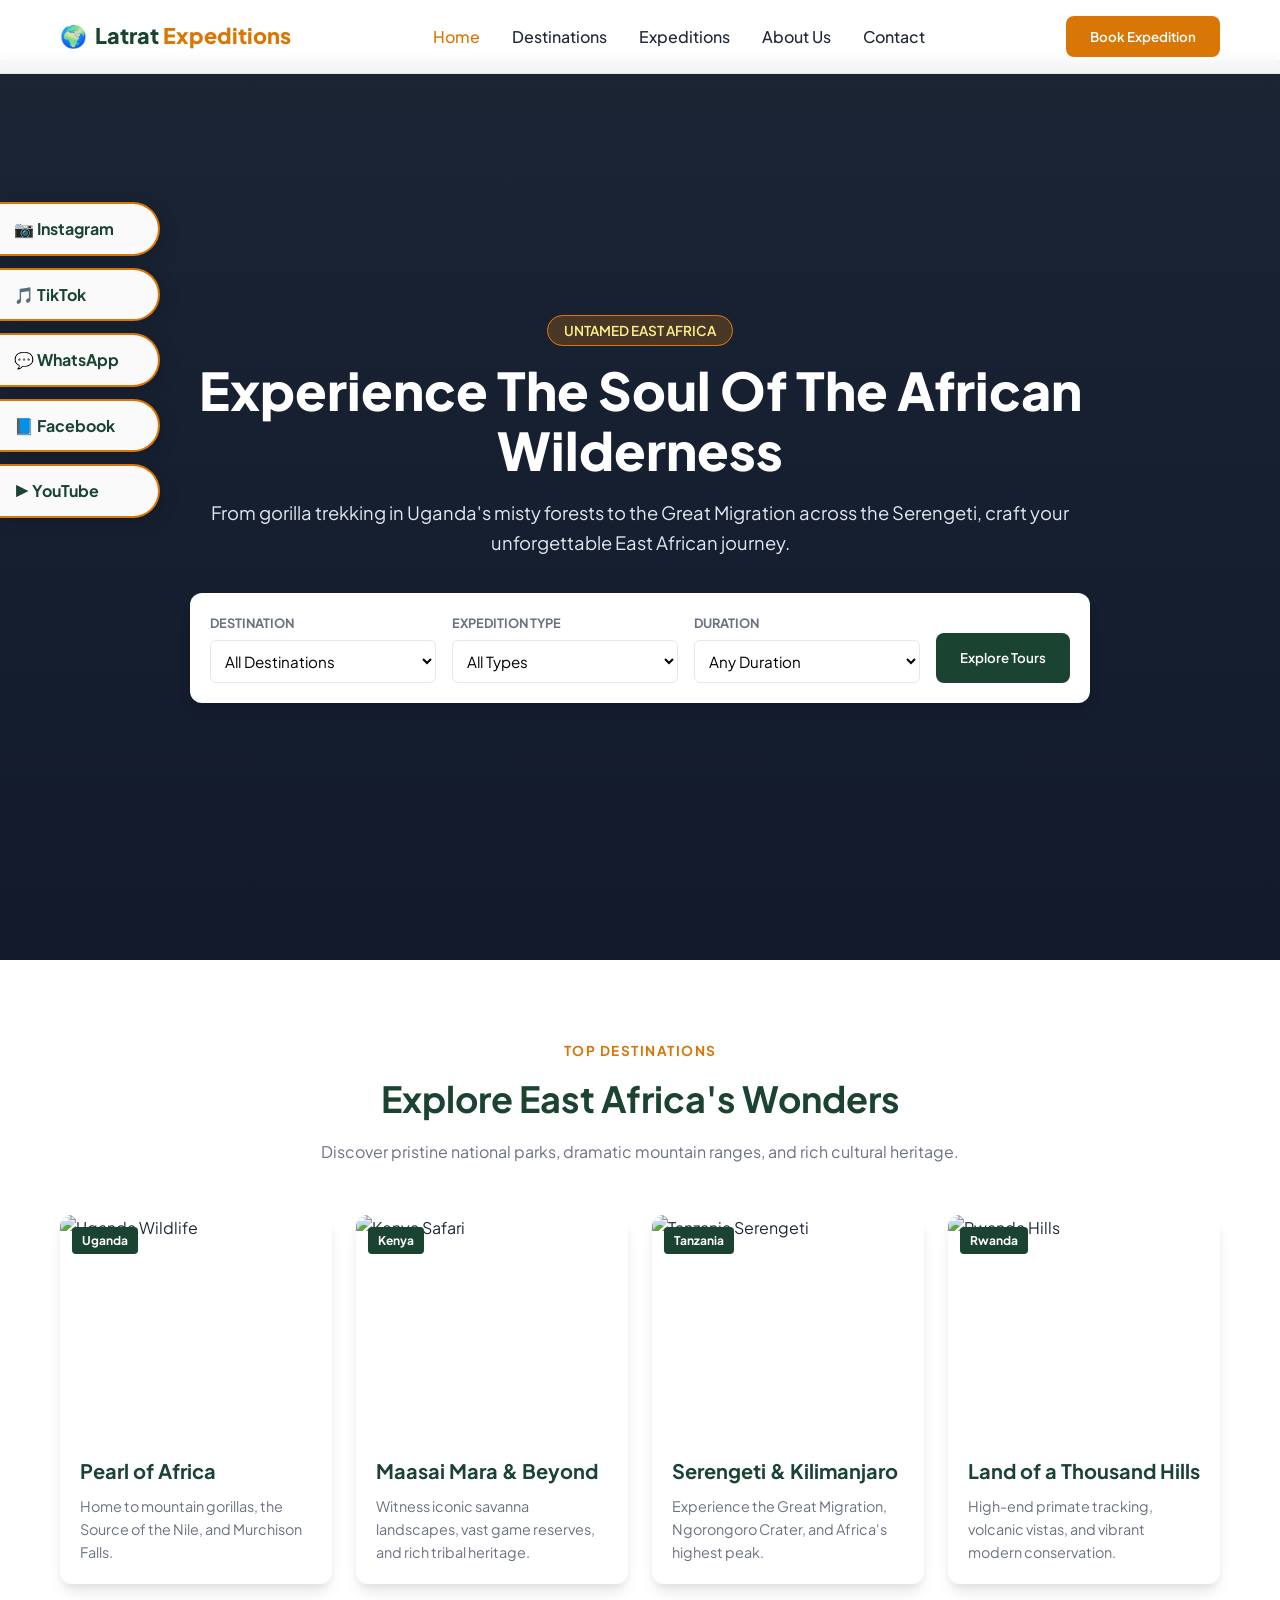
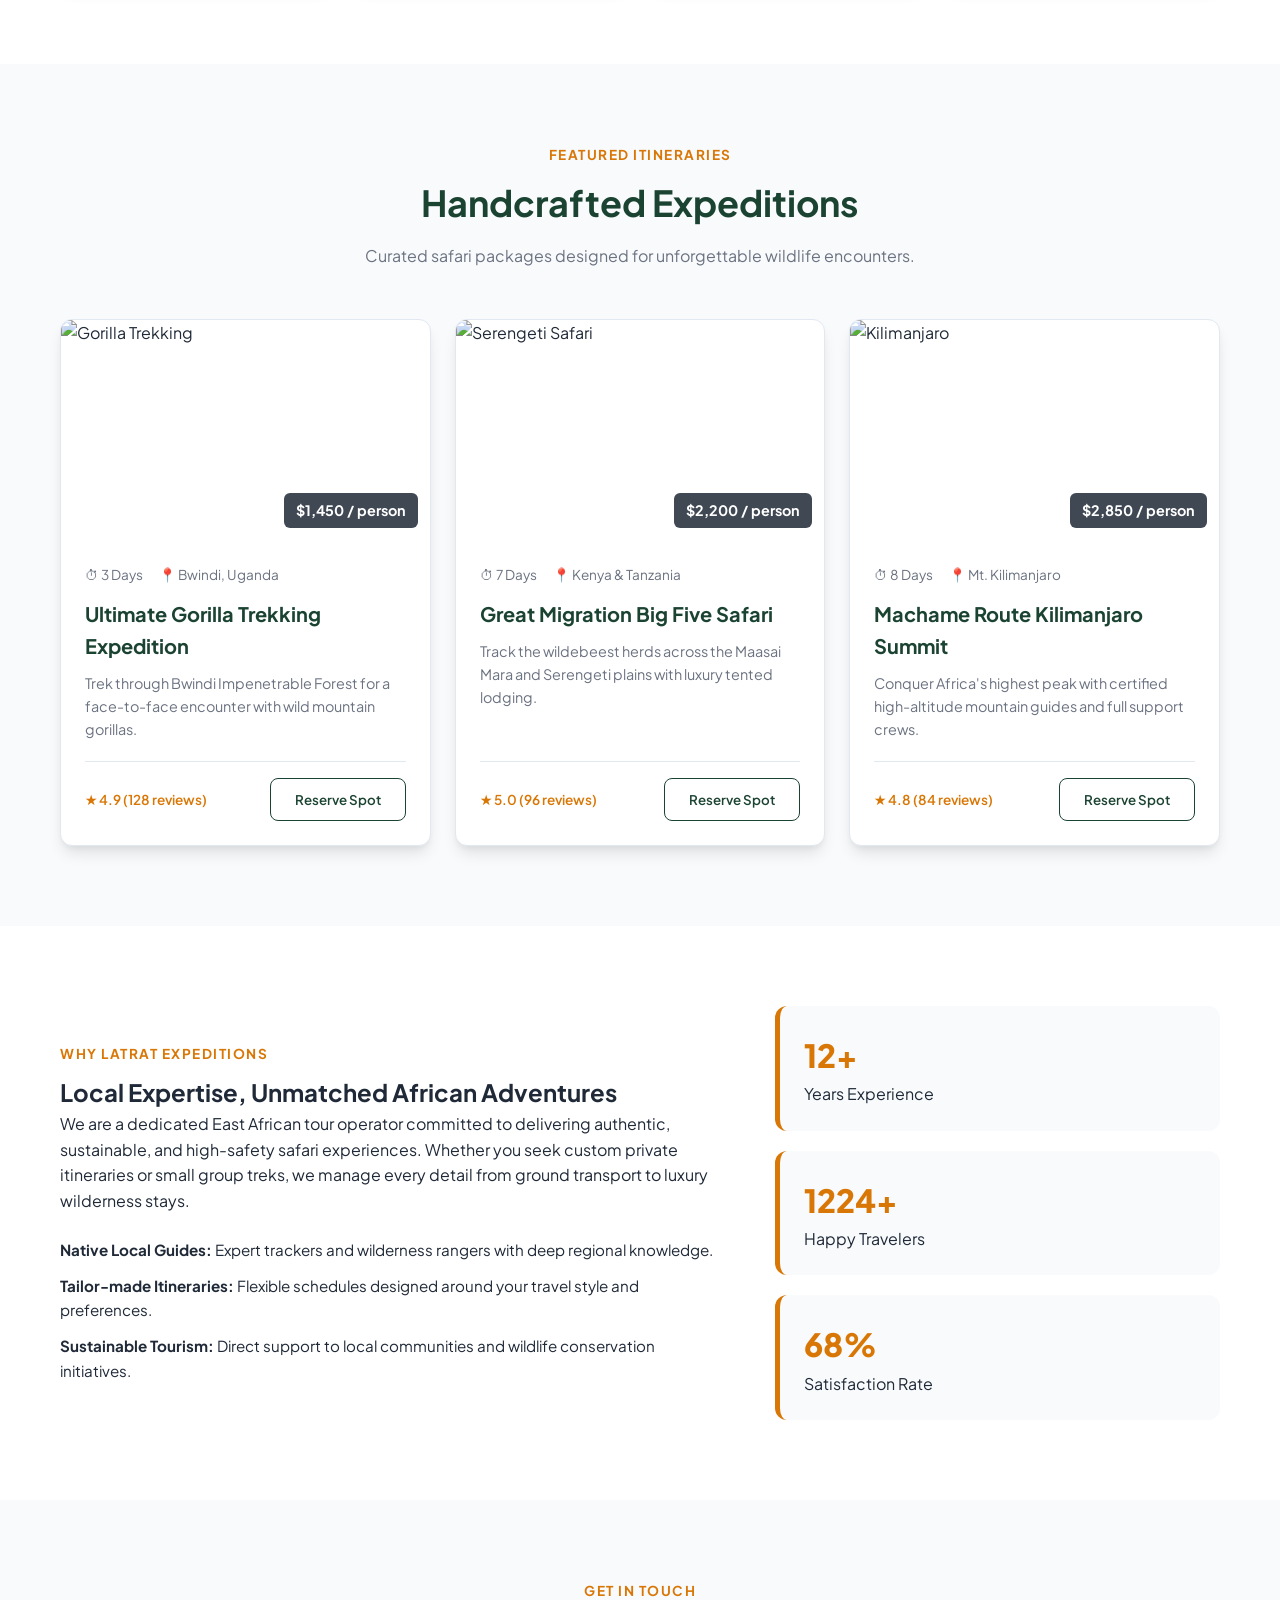
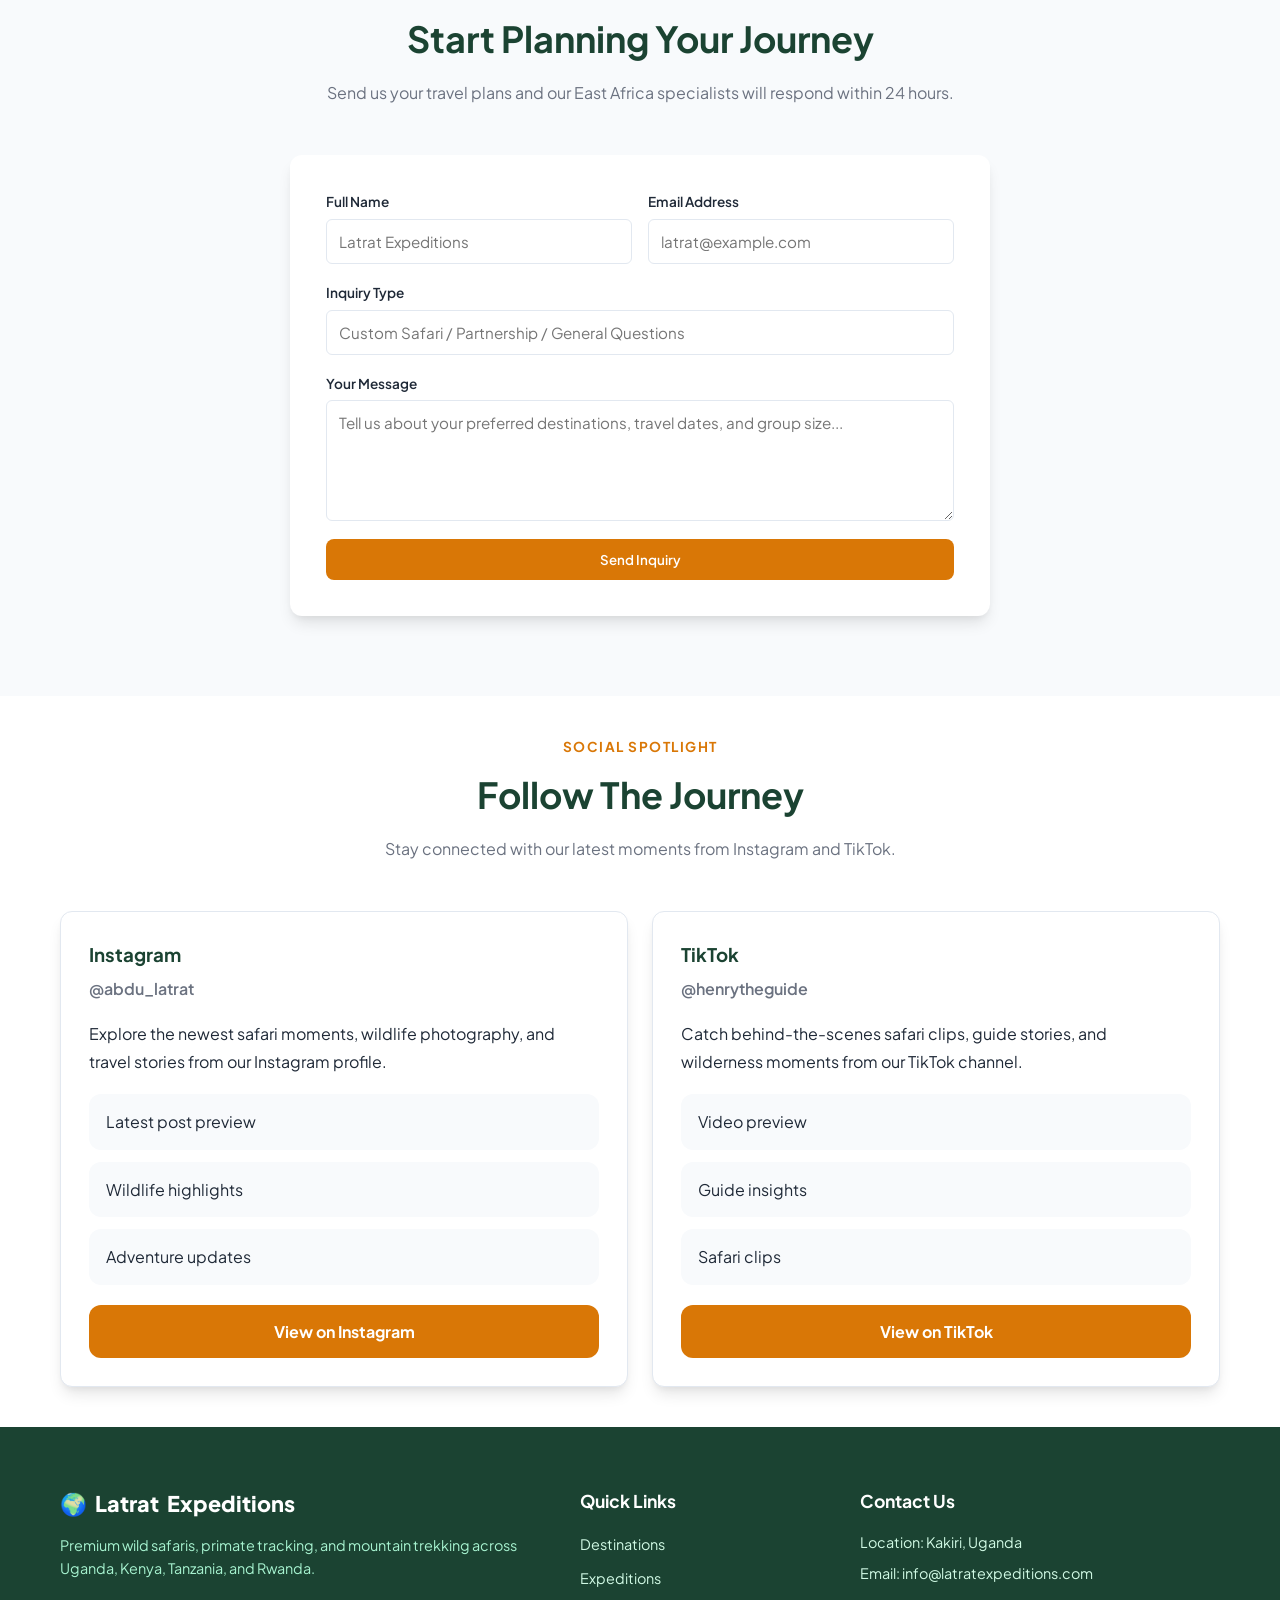
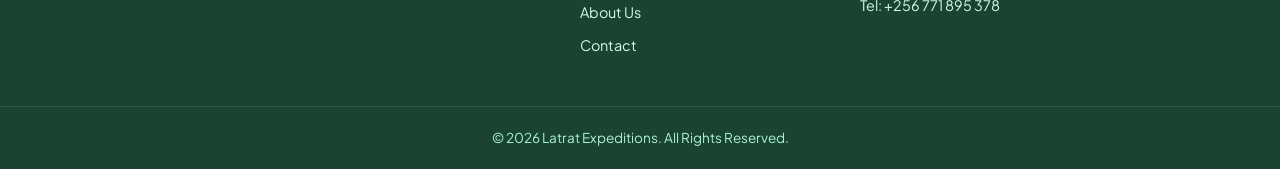
==== index.html @ 7bb2cb93 "Initial commit: Latrat Expeditions website" ====
<!DOCTYPE html>
<html lang="en">
<head>
  <meta charset="UTF-8">
  <meta name="viewport" content="width=device-width, initial-scale=1.0">
  <title>Latrat Expeditions | East Africa Safaris & Wilderness Tours</title>
  <link rel="stylesheet" href="styles.css">
  <link rel="preconnect" href="https://fonts.googleapis.com">
  <link rel="preconnect" href="https://fonts.gstatic.com" crossorigin>
  <link href="https://fonts.googleapis.com/css2?family=Plus+Jakarta+Sans:wght@400;500;600;700;800&display=swap" rel="stylesheet">
</head>
<body>

  <!-- Navigation -->
  <header class="navbar">
    <div class="nav-container">
      <a href="#" class="brand-logo">
        <span class="logo-icon">🌍</span>
        <span class="logo-text">Latrat <span>Expeditions</span></span>
      </a>
      <nav class="nav-links" id="navLinks">
        <a href="#home" class="active">Home</a>
        <a href="#destinations">Destinations</a>
        <a href="#tours">Expeditions</a>
        <a href="#about">About Us</a>
        <a href="#contact">Contact</a>
      </nav>
      <div class="nav-actions">
        <button class="btn btn-primary" onclick="openBookingModal('General Inquiry')">Book Expedition</button>
        <button class="hamburger" id="hamburger" aria-label="Toggle Navigation">
          <span></span>
          <span></span>
          <span></span>
        </button>
      </div>
    </div>
  </header>

  <div class="side-links">
    <a href="https://www.instagram.com/abdu_latrat" target="_blank" rel="noreferrer">📷 Instagram</a>
    <a href="https://www.tiktok.com/@henrytheguide" target="_blank" rel="noreferrer">🎵 TikTok</a>
    <a href="https://wa.me/256771895378" target="_blank" rel="noreferrer">💬 WhatsApp</a>
    <a href="https://www.facebook.com/abdu_latrat" target="_blank" rel="noreferrer">📘 Facebook</a>
    <a href="https://www.youtube.com/@abdu_latrat" target="_blank" rel="noreferrer">▶️ YouTube</a>
  </div>

  <!-- Hero Section -->
  <section class="hero" id="home">
    <div class="hero-video">
      <video autoplay muted loop playsinline>
        <source src="wildlife.mp4" type="video/mp4">
      </video>
    </div>
    <div class="hero-overlay"></div>
    <div class="hero-content">
      <span class="hero-badge">Untamed East Africa</span>
      <h1>Experience The Soul Of The African Wilderness</h1>
      <p>From gorilla trekking in Uganda's misty forests to the Great Migration across the Serengeti, craft your unforgettable East African journey.</p>
      
      <!-- Filter / Quick Search Bar -->
      <div class="search-box">
        <div class="search-field">
          <label for="dest-select">Destination</label>
          <select id="dest-select">
            <option value="all">All Destinations</option>
            <option value="uganda">Uganda</option>
            <option value="kenya">Kenya</option>
            <option value="tanzania">Tanzania</option>
            <option value="rwanda">Rwanda</option>
          </select>
        </div>
        <div class="search-field">
          <label for="type-select">Expedition Type</label>
          <select id="type-select">
            <option value="all">All Types</option>
            <option value="gorilla">Gorilla Trekking</option>
            <option value="safari">Wildlife Safari</option>
            <option value="mountain">Mountain Climbing</option>
            <option value="cultural">Cultural Tours</option>
          </select>
        </div>
        <div class="search-field">
          <label for="duration-select">Duration</label>
          <select id="duration-select">
            <option value="all">Any Duration</option>
            <option value="short">1 - 4 Days</option>
            <option value="medium">5 - 9 Days</option>
            <option value="long">10+ Days</option>
          </select>
        </div>
        <button class="btn btn-search" id="filterBtn">Explore Tours</button>
      </div>
    </div>
  </section>

  <!-- Destinations Grid -->
  <section class="section" id="destinations">
    <div class="container">
      <div class="section-header">
        <span class="sub-title">Top Destinations</span>
        <h2>Explore East Africa's Wonders</h2>
        <p>Discover pristine national parks, dramatic mountain ranges, and rich cultural heritage.</p>
      </div>

      <div class="grid grid-4">
        <div class="destination-card">
          <div class="card-img-wrapper">
            <img src="https://images.unsplash.com/photo-1547471080-7cc2caa01a7e?auto=format&fit=crop&w=800&q=80" alt="Uganda Wildlife">
            <div class="card-badge">Uganda</div>
          </div>
          <div class="card-body">
            <h3>Pearl of Africa</h3>
            <p>Home to mountain gorillas, the Source of the Nile, and Murchison Falls.</p>
          </div>
        </div>

        <div class="destination-card">
          <div class="card-img-wrapper">
            <img src="https://images.unsplash.com/photo-1516426122078-c23e76319801?auto=format&fit=crop&w=800&q=80" alt="Kenya Safari">
            <div class="card-badge">Kenya</div>
          </div>
          <div class="card-body">
            <h3>Maasai Mara & Beyond</h3>
            <p>Witness iconic savanna landscapes, vast game reserves, and rich tribal heritage.</p>
          </div>
        </div>

        <div class="destination-card">
          <div class="card-img-wrapper">
            <img src="https://images.unsplash.com/photo-1534567153574-2b12153a87f0?auto=format&fit=crop&w=800&q=80" alt="Tanzania Serengeti">
            <div class="card-badge">Tanzania</div>
          </div>
          <div class="card-body">
            <h3>Serengeti & Kilimanjaro</h3>
            <p>Experience the Great Migration, Ngorongoro Crater, and Africa's highest peak.</p>
          </div>
        </div>

        <div class="destination-card">
          <div class="card-img-wrapper">
            <img src="https://images.unsplash.com/photo-1575550959106-5a7defe28b56?auto=format&fit=crop&w=800&q=80" alt="Rwanda Hills">
            <div class="card-badge">Rwanda</div>
          </div>
          <div class="card-body">
            <h3>Land of a Thousand Hills</h3>
            <p>High-end primate tracking, volcanic vistas, and vibrant modern conservation.</p>
          </div>
        </div>
      </div>
    </div>
  </section>

  <!-- Featured Tour Packages -->
  <section class="section bg-light" id="tours">
    <div class="container">
      <div class="section-header">
        <span class="sub-title">Featured Itineraries</span>
        <h2>Handcrafted Expeditions</h2>
        <p>Curated safari packages designed for unforgettable wildlife encounters.</p>
      </div>

      <div class="grid grid-3" id="toursGrid">
        
        <!-- Tour Item 1 -->
        <div class="tour-card" data-country="uganda" data-type="gorilla" data-duration="short">
          <div class="card-img-wrapper">
            <img src="https://images.unsplash.com/photo-1547471080-7cc2caa01a7e?auto=format&fit=crop&w=800&q=80" alt="Gorilla Trekking">
            <span class="price-tag">$1,450 / person</span>
          </div>
          <div class="tour-content">
            <div class="tour-meta">
              <span>⏱ 3 Days</span>
              <span>📍 Bwindi, Uganda</span>
            </div>
            <h3>Ultimate Gorilla Trekking Expedition</h3>
            <p>Trek through Bwindi Impenetrable Forest for a face-to-face encounter with wild mountain gorillas.</p>
            <div class="tour-footer">
              <span class="rating">★ 4.9 (128 reviews)</span>
              <button class="btn btn-outline" onclick="openBookingModal('3-Day Gorilla Trekking Bwindi')">Reserve Spot</button>
            </div>
          </div>
        </div>

        <!-- Tour Item 2 -->
        <div class="tour-card" data-country="kenya" data-type="safari" data-duration="medium">
          <div class="card-img-wrapper">
            <img src="https://images.unsplash.com/photo-1516426122078-c23e76319801?auto=format&fit=crop&w=800&q=80" alt="Serengeti Safari">
            <span class="price-tag">$2,200 / person</span>
          </div>
          <div class="tour-content">
            <div class="tour-meta">
              <span>⏱ 7 Days</span>
              <span>📍 Kenya & Tanzania</span>
            </div>
            <h3>Great Migration Big Five Safari</h3>
            <p>Track the wildebeest herds across the Maasai Mara and Serengeti plains with luxury tented lodging.</p>
            <div class="tour-footer">
              <span class="rating">★ 5.0 (96 reviews)</span>
              <button class="btn btn-outline" onclick="openBookingModal('7-Day Great Migration Safari')">Reserve Spot</button>
            </div>
          </div>
        </div>

        <!-- Tour Item 3 -->
        <div class="tour-card" data-country="tanzania" data-type="mountain" data-duration="medium">
          <div class="card-img-wrapper">
            <img src="https://images.unsplash.com/photo-1650668302197-7f556c34cb91?auto=format&fit=crop&w=800&q=80" alt="Kilimanjaro">
            <span class="price-tag">$2,850 / person</span>
          </div>
          <div class="tour-content">
            <div class="tour-meta">
              <span>⏱ 8 Days</span>
              <span>📍 Mt. Kilimanjaro</span>
            </div>
            <h3>Machame Route Kilimanjaro Summit</h3>
            <p>Conquer Africa's highest peak with certified high-altitude mountain guides and full support crews.</p>
            <div class="tour-footer">
              <span class="rating">★ 4.8 (84 reviews)</span>
              <button class="btn btn-outline" onclick="openBookingModal('8-Day Kilimanjaro Machame Route')">Reserve Spot</button>
            </div>
          </div>
        </div>

      </div>
    </div>
  </section>

  <!-- About / Why Choose Us -->
  <section class="section" id="about">
    <div class="container">
      <div class="about-wrapper">
        <div class="about-text">
          <span class="sub-title">Why Latrat Expeditions</span>
          <h2>Local Expertise, Unmatched African Adventures</h2>
          <p>We are a dedicated East African tour operator committed to delivering authentic, sustainable, and high-safety safari experiences. Whether you seek custom private itineraries or small group treks, we manage every detail from ground transport to luxury wilderness stays.</p>
          
          <ul class="features-list">
            <li><strong>Native Local Guides:</strong> Expert trackers and wilderness rangers with deep regional knowledge.</li>
            <li><strong>Tailor-made Itineraries:</strong> Flexible schedules designed around your travel style and preferences.</li>
            <li><strong>Sustainable Tourism:</strong> Direct support to local communities and wildlife conservation initiatives.</li>
          </ul>
        </div>
        <div class="about-stats">
          <div class="stat-card">
            <span class="stat-num" data-target="12">0</span><span>+</span>
            <p>Years Experience</p>
          </div>
          <div class="stat-card">
            <span class="stat-num" data-target="3500">0</span><span>+</span>
            <p>Happy Travelers</p>
          </div>
          <div class="stat-card">
            <span class="stat-num" data-target="99">0</span><span>%</span>
            <p>Satisfaction Rate</p>
          </div>
        </div>
      </div>
    </div>
  </section>

  <!-- Contact Section -->
  <section class="section bg-light" id="contact">
    <div class="container">
      <div class="section-header">
        <span class="sub-title">Get In Touch</span>
        <h2>Start Planning Your Journey</h2>
        <p>Send us your travel plans and our East Africa specialists will respond within 24 hours.</p>
      </div>

      <div class="contact-box">
        <form id="contactForm" onsubmit="handleFormSubmit(event)">
          <div class="form-row">
            <div class="form-group">
              <label for="contact-name">Full Name</label>
              <input type="text" id="contact-name" placeholder="Latrat Expeditions" required>
            </div>
            <div class="form-group">
              <label for="contact-email">Email Address</label>
              <input type="email" id="contact-email" placeholder="latrat@example.com" required>
            </div>
          </div>
          <div class="form-group">
            <label for="contact-subject">Inquiry Type</label>
            <input type="text" id="contact-subject" placeholder="Custom Safari / Partnership / General Questions">
          </div>
          <div class="form-group">
            <label for="contact-message">Your Message</label>
            <textarea id="contact-message" rows="5" placeholder="Tell us about your preferred destinations, travel dates, and group size..." required></textarea>
          </div>
          <button type="submit" class="btn btn-primary btn-block">Send Inquiry</button>
        </form>
      </div>
    </div>
  </section>

  <!-- Booking Modal -->
  <div class="modal-overlay" id="bookingModal">
    <div class="modal-box">
      <button class="modal-close" onclick="closeBookingModal()">&times;</button>
      <h3>Book Your Expedition</h3>
      <p id="modalPackageName">Package: General Expedition</p>
      
      <form id="modalForm" onsubmit="handleModalSubmit(event)">
        <div class="form-group">
          <label for="modal-name">Full Name</label>
          <input type="text" id="modal-name" required>
        </div>
        <div class="form-group">
          <label for="modal-email">Email Address</label>
          <input type="email" id="modal-email" required>
        </div>
        <div class="form-row">
          <div class="form-group">
            <label for="modal-date">Target Date</label>
            <input type="date" id="modal-date" required>
          </div>
          <div class="form-group">
            <label for="modal-travelers">Travelers</label>
            <input type="number" id="modal-travelers" min="1" max="20" value="2" required>
          </div>
        </div>
        <button type="submit" class="btn btn-primary btn-block">Confirm Reservation Request</button>
      </form>
    </div>
  </div>

  <!-- Social Feed Widgets -->
  <section class="section feed-section">
    <div class="container">
      <div class="section-header">
        <span class="sub-title">Social Spotlight</span>
        <h2>Follow The Journey</h2>
        <p>Stay connected with our latest moments from Instagram and TikTok.</p>
      </div>

      <div class="feed-grid">
        <div class="feed-card instagram">
          <div class="feed-header">
            <h3>Instagram</h3>
            <p>@abdu_latrat</p>
          </div>
          <p class="feed-description">Explore the newest safari moments, wildlife photography, and travel stories from our Instagram profile.</p>
          <div class="feed-items">
            <a href="https://www.instagram.com/abdu_latrat" target="_blank" rel="noreferrer" class="feed-item">
              <span>Latest post preview</span>
            </a>
            <a href="https://www.instagram.com/abdu_latrat" target="_blank" rel="noreferrer" class="feed-item">
              <span>Wildlife highlights</span>
            </a>
            <a href="https://www.instagram.com/abdu_latrat" target="_blank" rel="noreferrer" class="feed-item">
              <span>Adventure updates</span>
            </a>
          </div>
          <a class="feed-button" href="https://www.instagram.com/abdu_latrat" target="_blank" rel="noreferrer">View on Instagram</a>
        </div>

        <div class="feed-card tiktok">
          <div class="feed-header">
            <h3>TikTok</h3>
            <p>@henrytheguide</p>
          </div>
          <p class="feed-description">Catch behind-the-scenes safari clips, guide stories, and wilderness moments from our TikTok channel.</p>
          <div class="feed-items">
            <a href="https://www.tiktok.com/@henrytheguide" target="_blank" rel="noreferrer" class="feed-item">
              <span>Video preview</span>
            </a>
            <a href="https://www.tiktok.com/@henrytheguide" target="_blank" rel="noreferrer" class="feed-item">
              <span>Guide insights</span>
            </a>
            <a href="https://www.tiktok.com/@henrytheguide" target="_blank" rel="noreferrer" class="feed-item">
              <span>Safari clips</span>
            </a>
          </div>
          <a class="feed-button" href="https://www.tiktok.com/@henrytheguide" target="_blank" rel="noreferrer">View on TikTok</a>
        </div>
      </div>
    </div>
  </section>

  <!-- Footer -->
  <footer class="footer">
    <div class="container footer-content">
      <div class="footer-brand">
        <a href="#" class="brand-logo text-white">
          <span>🌍</span> Latrat <span>Expeditions</span>
        </a>
        <p>Premium wild safaris, primate tracking, and mountain trekking across Uganda, Kenya, Tanzania, and Rwanda.</p>
      </div>
      <div class="footer-links">
        <h4>Quick Links</h4>
        <ul>
          <li><a href="#destinations">Destinations</a></li>
          <li><a href="#tours">Expeditions</a></li>
          <li><a href="#about">About Us</a></li>
          <li><a href="#contact">Contact</a></li>
        </ul>
      </div>
      <div class="footer-contact">
        <h4>Contact Us</h4>
        <p>Location: Kakiri, Uganda</p>
        <p>Email: info@latratexpeditions.com</p>
        <p>Tel: +256 771 895 378</p>
      </div>
    </div>
    <div class="footer-bottom">
      <p>&copy; 2026 Latrat Expeditions. All Rights Reserved.</p>
    </div>
  </footer>

   <script src="script.js"></script>
</body>
</html>
---- styles.css ----
:root {
  --primary: #1b4332;
  --primary-hover: #2d6a4f;
  --accent: #d97706;
  --accent-hover: #b45309;
  --dark: #1f2937;
  --muted: #6b7280;
  --light-bg: #f8fafc;
  --white: #ffffff;
  --border: #e2e8f0;
  --shadow: 0 10px 15px -3px rgba(0, 0, 0, 0.1), 0 4px 6px -2px rgba(0, 0, 0, 0.05);
  --radius: 12px;
  --transition: all 0.3s cubic-bezier(0.4, 0, 0.2, 1);
}

* {
  margin: 0;
  padding: 0;
  box-sizing: border-box;
  font-family: 'Plus Jakarta Sans', sans-serif;
}

body {
  background-color: var(--white);
  color: var(--dark);
  line-height: 1.6;
}

a {
  text-decoration: none;
  color: inherit;
}

ul {
  list-style: none;
}

/* Layout Container */
.container {
  max-width: 1200px;
  margin: 0 auto;
  padding: 0 20px;
}

.section {
  padding: 80px 0;
}

.bg-light {
  background-color: var(--light-bg);
}

.section-header {
  text-align: center;
  max-width: 650px;
  margin: 0 auto 50px auto;
}

.sub-title {
  color: var(--accent);
  font-weight: 700;
  text-transform: uppercase;
  letter-spacing: 1.5px;
  font-size: 0.85rem;
  display: block;
  margin-bottom: 8px;
}

.section-header h2 {
  font-size: 2.25rem;
  color: var(--primary);
  margin-bottom: 12px;
}

.section-header p {
  color: var(--muted);
}

/* Buttons */
.btn {
  display: inline-block;
  padding: 12px 24px;
  border-radius: 8px;
  font-weight: 600;
  cursor: pointer;
  border: none;
  transition: var(--transition);
}

.btn-primary {
  background-color: var(--accent);
  color: var(--white);
}

.btn-primary:hover {
  background-color: var(--accent-hover);
}

.btn-outline {
  background: transparent;
  border: 1.5px solid var(--primary);
  color: var(--primary);
}

.btn-outline:hover {
  background-color: var(--primary);
  color: var(--white);
}

.btn-search {
  background-color: var(--primary);
  color: var(--white);
  height: 50px;
  align-self: flex-end;
}

.btn-search:hover {
  background-color: var(--primary-hover);
}

.btn-block {
  width: 100%;
}

/* Navbar */
.navbar {
  position: fixed;
  top: 0;
  left: 0;
  width: 100%;
  background: rgba(255, 255, 255, 0.95);
  backdrop-filter: blur(8px);
  border-bottom: 1px solid var(--border);
  z-index: 1000;
}

.nav-container {
  max-width: 1200px;
  margin: 0 auto;
  padding: 16px 20px;
  display: flex;
  justify-content: space-between;
  align-items: center;
}

.brand-logo {
  display: flex;
  align-items: center;
  gap: 8px;
  font-size: 1.35rem;
  font-weight: 800;
  color: var(--primary);
}

.brand-logo span span {
  color: var(--accent);
}

.text-white {
  color: var(--white) !important;
}

.nav-links {
  display: flex;
  gap: 32px;
}

.nav-links a {
  font-weight: 500;
  color: var(--dark);
  transition: var(--transition);
}

.nav-links a:hover,
.nav-links a.active {
  color: var(--accent);
}

.nav-actions {
  display: flex;
  align-items: center;
  gap: 16px;
}

.hamburger {
  display: none;
  background: none;
  border: none;
  flex-direction: column;
  gap: 5px;
  cursor: pointer;
}

.hamburger span {
  width: 25px;
  height: 3px;
  background-color: var(--dark);
  border-radius: 2px;
}

/* Hero Section */
.hero {
  position: relative;
  height: 100vh;
  min-height: 650px;
  background: var(--dark);
  display: flex;
  align-items: center;
  justify-content: center;
  padding: 0 20px;
  color: var(--white);
  margin-top: 60px;
  overflow: hidden;
}

.hero-video {
  position: absolute;
  inset: 0;
  overflow: hidden;
  z-index: 1;
}

.hero-video iframe {
  width: 100%;
  height: 100%;
  pointer-events: none;
  opacity: 0.55;
  object-fit: cover;
}

.hero-overlay {
  position: absolute;
  inset: 0;
  background: linear-gradient(180deg, rgba(15, 23, 42, 0.25) 0%, rgba(15, 23, 42, 0.85) 100%);
  z-index: 2;
}

.hero-content {
  position: relative;
  z-index: 10;
  max-width: 900px;
  text-align: center;
}

.hero-badge {
  background: rgba(217, 119, 6, 0.25);
  border: 1px solid var(--accent);
  color: #fef08a;
  padding: 6px 16px;
  border-radius: 20px;
  font-size: 0.85rem;
  font-weight: 600;
  text-transform: uppercase;
}

.hero h1 {
  font-size: 3.25rem;
  font-weight: 800;
  margin: 18px 0;
  line-height: 1.15;
}

.hero p {
  font-size: 1.15rem;
  margin-bottom: 36px;
  color: #e2e8f0;
}

/* Search Box */
.search-box {
  background: var(--white);
  border-radius: var(--radius);
  padding: 20px;
  display: grid;
  grid-template-columns: repeat(3, 1fr) auto;
  gap: 16px;
  box-shadow: var(--shadow);
  color: var(--dark);
  text-align: left;
}

.search-field {
  display: flex;
  flex-direction: column;
  gap: 6px;
}

.search-field label {
  font-size: 0.8rem;
  font-weight: 700;
  text-transform: uppercase;
  color: var(--muted);
}

.search-field select {
  padding: 10px;
  border: 1px solid var(--border);
  border-radius: 6px;
  font-size: 0.95rem;
  outline: none;
  background: var(--white);
}

/* Grids */
.grid {
  display: grid;
  gap: 24px;
}

.grid-4 {
  grid-template-columns: repeat(auto-fit, minmax(250px, 1fr));
}

.grid-3 {
  grid-template-columns: repeat(auto-fit, minmax(320px, 1fr));
}

/* Destination Cards */
.destination-card {
  background: var(--white);
  border-radius: var(--radius);
  overflow: hidden;
  box-shadow: var(--shadow);
  transition: var(--transition);
}

.destination-card:hover {
  transform: translateY(-6px);
}

.card-img-wrapper {
  position: relative;
  height: 220px;
  overflow: hidden;
}

.card-img-wrapper img {
  width: 100%;
  height: 100%;
  object-fit: cover;
  transition: var(--transition);
}

.destination-card:hover .card-img-wrapper img {
  transform: scale(1.05);
}

.card-badge {
  position: absolute;
  top: 12px;
  left: 12px;
  background: var(--primary);
  color: var(--white);
  font-size: 0.75rem;
  font-weight: 700;
  padding: 4px 10px;
  border-radius: 4px;
}

.card-body {
  padding: 20px;
}

.card-body h3 {
  font-size: 1.25rem;
  color: var(--primary);
  margin-bottom: 8px;
}

.card-body p {
  color: var(--muted);
  font-size: 0.9rem;
}

/* Tour Cards */
.tour-card {
  background: var(--white);
  border-radius: var(--radius);
  overflow: hidden;
  box-shadow: var(--shadow);
  border: 1px solid var(--border);
  display: flex;
  flex-direction: column;
}

.price-tag {
  position: absolute;
  bottom: 12px;
  right: 12px;
  background: rgba(31, 41, 55, 0.85);
  color: var(--white);
  padding: 6px 12px;
  border-radius: 6px;
  font-weight: 700;
  font-size: 0.9rem;
}

.tour-content {
  padding: 24px;
  display: flex;
  flex-direction: column;
  flex-grow: 1;
}

.tour-meta {
  display: flex;
  gap: 16px;
  font-size: 0.85rem;
  color: var(--muted);
  margin-bottom: 12px;
}

.tour-content h3 {
  font-size: 1.25rem;
  color: var(--primary);
  margin-bottom: 10px;
}

.tour-content p {
  color: var(--muted);
  font-size: 0.9rem;
  margin-bottom: 20px;
  flex-grow: 1;
}

.tour-footer {
  display: flex;
  justify-content: space-between;
  align-items: center;
  border-top: 1px solid var(--border);
  padding-top: 16px;
}

.rating {
  font-size: 0.85rem;
  font-weight: 600;
  color: var(--accent);
}

/* About Section */
.about-wrapper {
  display: grid;
  grid-template-columns: 1.2fr 0.8fr;
  gap: 48px;
  align-items: center;
}

.features-list {
  margin-top: 24px;
  display: flex;
  flex-direction: column;
  gap: 12px;
}

.features-list li {
  font-size: 0.95rem;
  color: var(--dark);
}

.about-stats {
  display: flex;
  flex-direction: column;
  gap: 20px;
}

.stat-card {
  background: var(--light-bg);
  padding: 24px;
  border-radius: var(--radius);
  border-left: 5px solid var(--accent);
}

.stat-num {
  font-size: 2.5rem;
  font-weight: 800;
  color: var(--primary);
}

.stat-card span {
  font-size: 2rem;
  font-weight: 800;
  color: var(--accent);
}

/* Contact & Forms */
.contact-box {
  max-width: 700px;
  margin: 0 auto;
  background: var(--white);
  padding: 36px;
  border-radius: var(--radius);
  box-shadow: var(--shadow);
}

.form-row {
  display: grid;
  grid-template-columns: 1fr 1fr;
  gap: 16px;
}

.form-group {
  display: flex;
  flex-direction: column;
  gap: 6px;
  margin-bottom: 18px;
}

.form-group label {
  font-size: 0.85rem;
  font-weight: 600;
}

.form-group input,
.form-group textarea {
  padding: 12px;
  border: 1px solid var(--border);
  border-radius: 6px;
  font-size: 0.95rem;
  outline: none;
}

.form-group input:focus,
.form-group textarea:focus {
  border-color: var(--primary);
}

/* Modal */
.modal-overlay {
  position: fixed;
  inset: 0;
  background: rgba(0, 0, 0, 0.6);
  display: flex;
  align-items: center;
  justify-content: center;
  z-index: 2000;
  opacity: 0;
  pointer-events: none;
  transition: var(--transition);
}

.modal-overlay.active {
  opacity: 1;
  pointer-events: all;
}

.modal-box {
  background: var(--white);
  width: 100%;
  max-width: 500px;
  padding: 32px;
  border-radius: var(--radius);
  position: relative;
}

.modal-close {
  position: absolute;
  top: 16px;
  right: 16px;
  background: none;
  border: none;
  font-size: 1.5rem;
  cursor: pointer;
}

#modalPackageName {
  color: var(--accent);
  font-weight: 600;
  margin-bottom: 20px;
}

/* Left side fixed links */
.side-links {
  position: fixed;
  left: 0;
  top: 40%;
  transform: translateY(-50%);
  display: grid;
  gap: 12px;
  z-index: 1100;
  padding: 6px 0;
}

.side-links a {
  display: inline-flex;
  align-items: center;
  justify-content: flex-start;
  min-width: 160px;
  max-width: 180px;
  gap: 10px;
  padding: 12px 14px;
  background: rgba(255, 255, 255, 0.98);
  color: var(--primary);
  font-weight: 700;
  border: 2px solid var(--accent);
  border-left: none;
  border-radius: 0 28px 28px 0;
  text-align: left;
  box-shadow: 4px 4px 18px rgba(0, 0, 0, 0.12);
  transition: var(--transition);
}

.side-links a:hover,
.side-links a:focus {
  background: var(--accent);
  color: var(--white);
  transform: translateX(4px);
}

.hero-video video {
  width: 100%;
  height: 100%;
  object-fit: cover;
}

.side-links a:hover,
.side-links a:focus {
  background: var(--accent);
  color: var(--white);
  transform: translateX(4px);
}

/* Social feed section */
.feed-section {
  padding-top: 40px;
  padding-bottom: 40px;
}

.feed-grid {
  display: grid;
  grid-template-columns: repeat(auto-fit, minmax(300px, 1fr));
  gap: 24px;
}

.feed-card {
  background: var(--white);
  border-radius: var(--radius);
  padding: 28px;
  box-shadow: var(--shadow);
  border: 1px solid var(--border);
}

.feed-card h3 {
  margin: 0;
  color: var(--primary);
}

.feed-header p {
  margin-top: 6px;
  color: var(--muted);
  font-weight: 600;
}

.feed-description {
  margin: 18px 0;
  color: var(--dark);
  line-height: 1.75;
}

.feed-items {
  display: grid;
  gap: 12px;
  margin-bottom: 20px;
}

.feed-item {
  display: block;
  padding: 14px 16px;
  border-radius: 12px;
  background: var(--light-bg);
  border: 1px solid transparent;
  color: var(--dark);
  transition: var(--transition);
}

.feed-item:hover,
.feed-item:focus {
  border-color: var(--accent);
  background: #fff7ed;
}

.feed-button {
  display: inline-flex;
  align-items: center;
  justify-content: center;
  width: 100%;
  padding: 14px;
  background: var(--accent);
  color: var(--white);
  border-radius: 12px;
  font-weight: 700;
  text-align: center;
}

.feed-button:hover {
  background: var(--accent-hover);
}

.footer {
  background: var(--primary);
  color: var(--white);
  padding: 60px 0 20px 0;
}

.footer-content {
  display: grid;
  grid-template-columns: 2fr 1fr 1.5fr;
  gap: 40px;
  margin-bottom: 40px;
}

.footer-brand p {
  color: #a7f3d0;
  margin-top: 12px;
  font-size: 0.9rem;
}

.footer-links h4,
.footer-contact h4 {
  font-size: 1.1rem;
  margin-bottom: 16px;
}

.footer-links li {
  margin-bottom: 8px;
}

.footer-links a {
  color: #d1fae5;
  font-size: 0.9rem;
}

.footer-contact p {
  color: #d1fae5;
  font-size: 0.9rem;
  margin-bottom: 8px;
}

.footer-bottom {
  text-align: center;
  border-top: 1px solid rgba(255, 255, 255, 0.1);
  padding-top: 20px;
  font-size: 0.85rem;
  color: #a7f3d0;
}

/* Responsive Media Queries */
@media (max-width: 900px) {
  .search-box {
    grid-template-columns: 1fr 1fr;
  }
  .btn-search {
    grid-column: span 2;
  }
  .about-wrapper {
    grid-template-columns: 1fr;
  }
  .footer-content {
    grid-template-columns: 1fr;
  }
}

@media (max-width: 768px) {
  .hero h1 {
    font-size: 2.25rem;
  }
  .search-box {
    grid-template-columns: 1fr;
  }
  .btn-search {
    grid-column: span 1;
  }
  .form-row {
    grid-template-columns: 1fr;
  }
  .nav-links {
    position: absolute;
    top: 100%;
    left: 0;
    width: 100%;
    background: var(--white);
    flex-direction: column;
    padding: 20px;
    box-shadow: var(--shadow);
    display: none;
  }
  .nav-links.active {
    display: flex;
  }
  .hamburger {
    display: flex;
  }
}
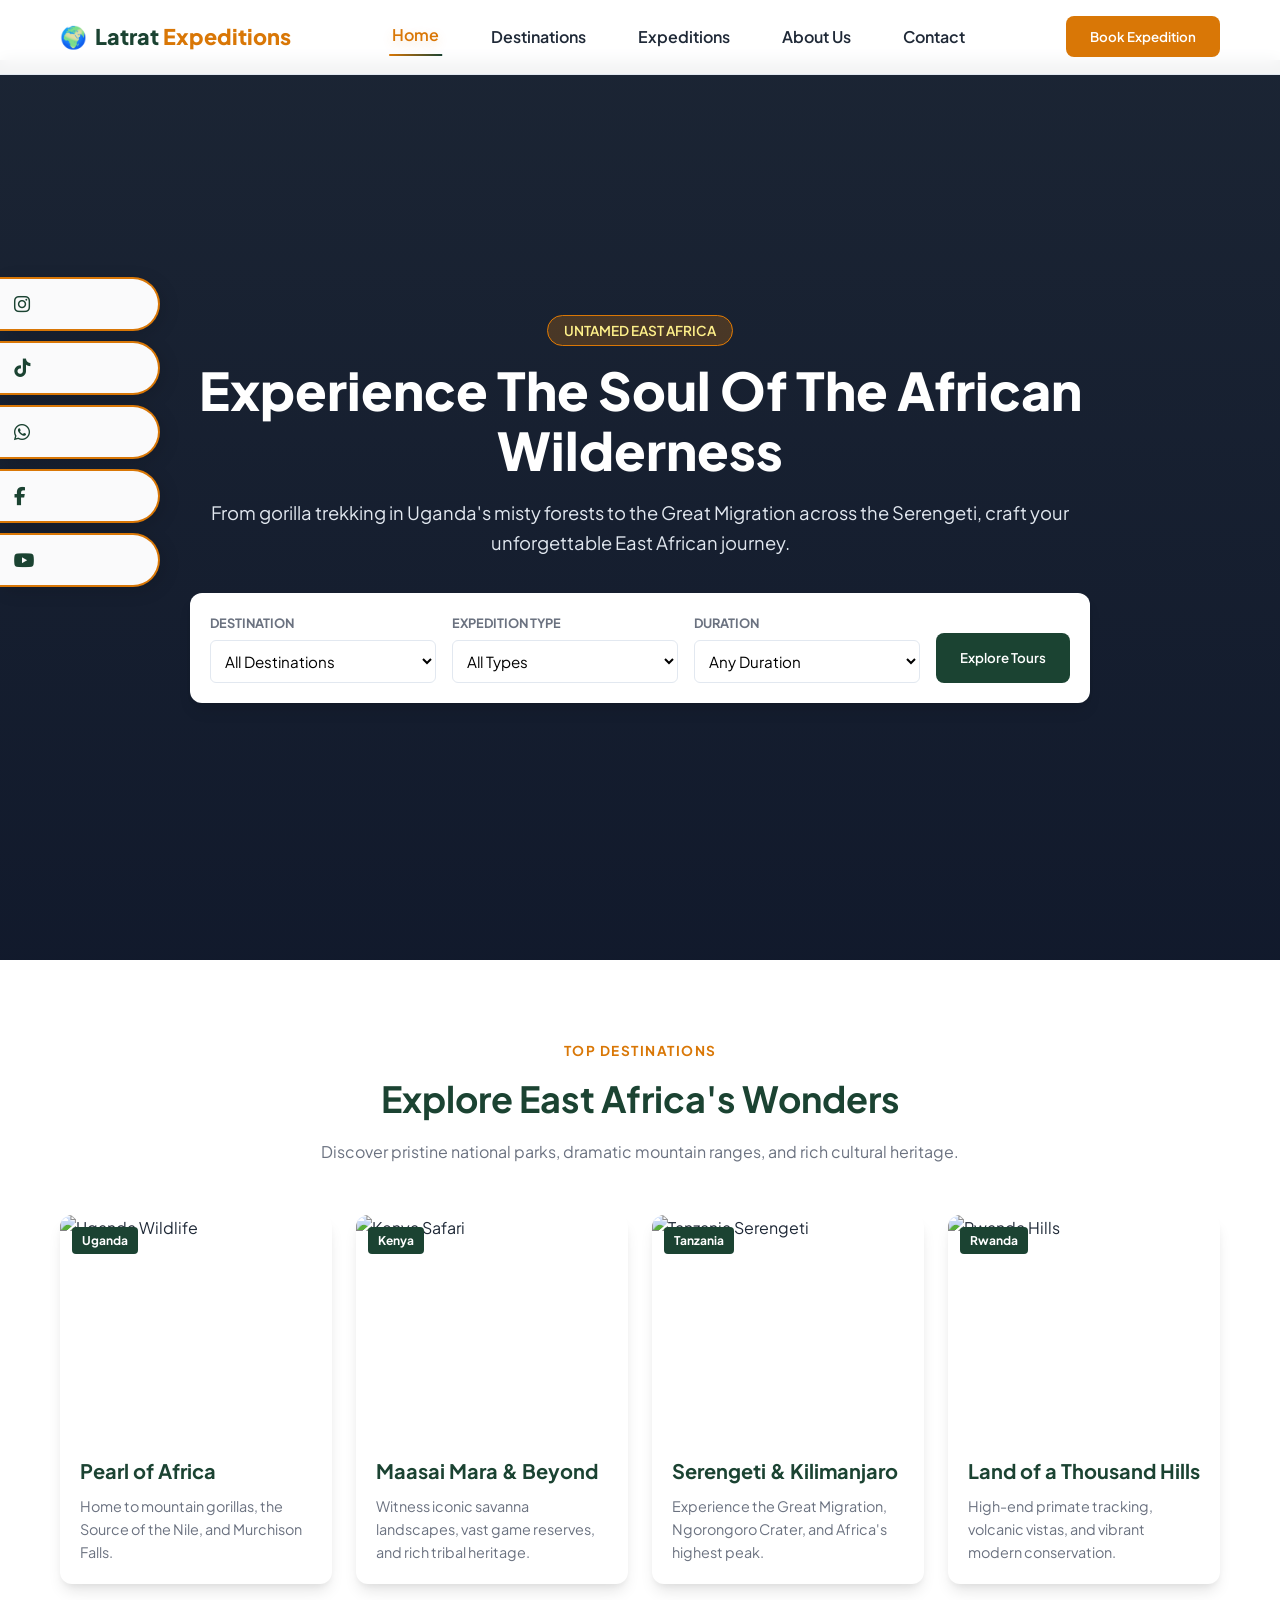
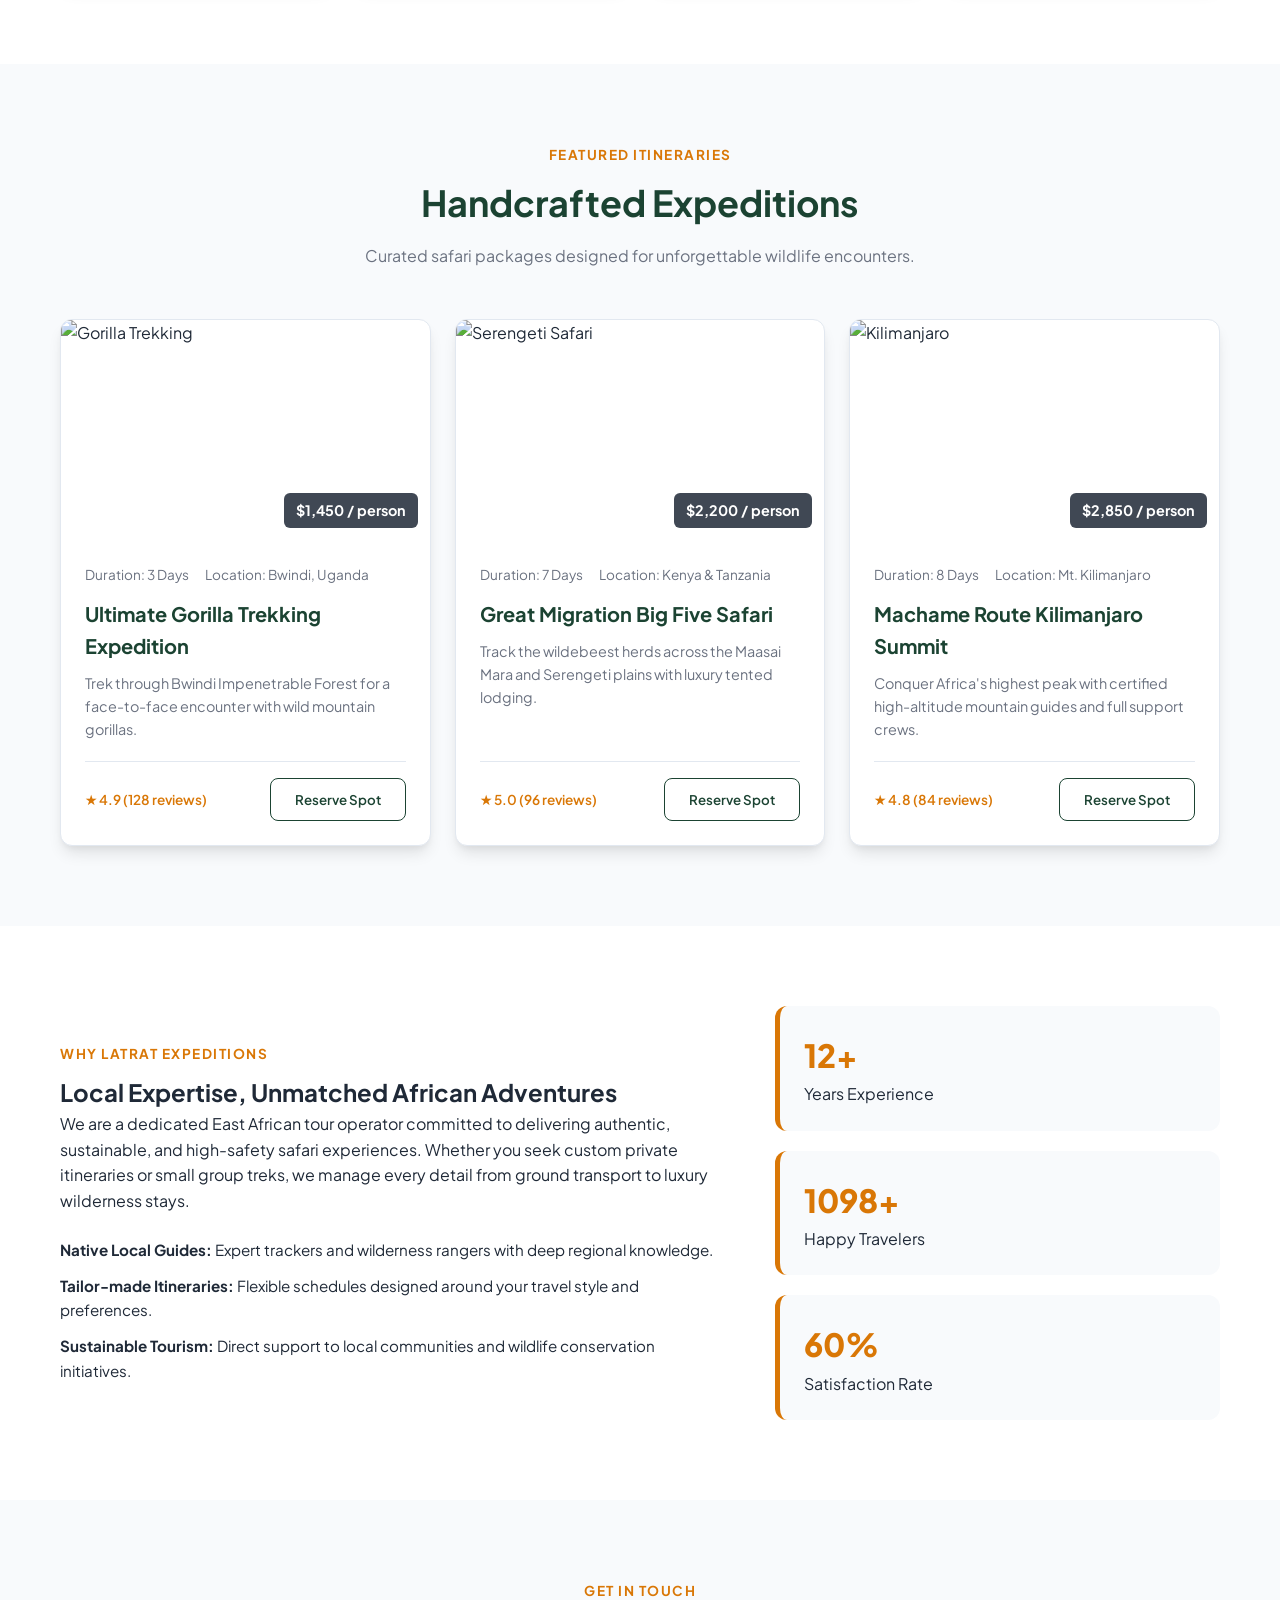
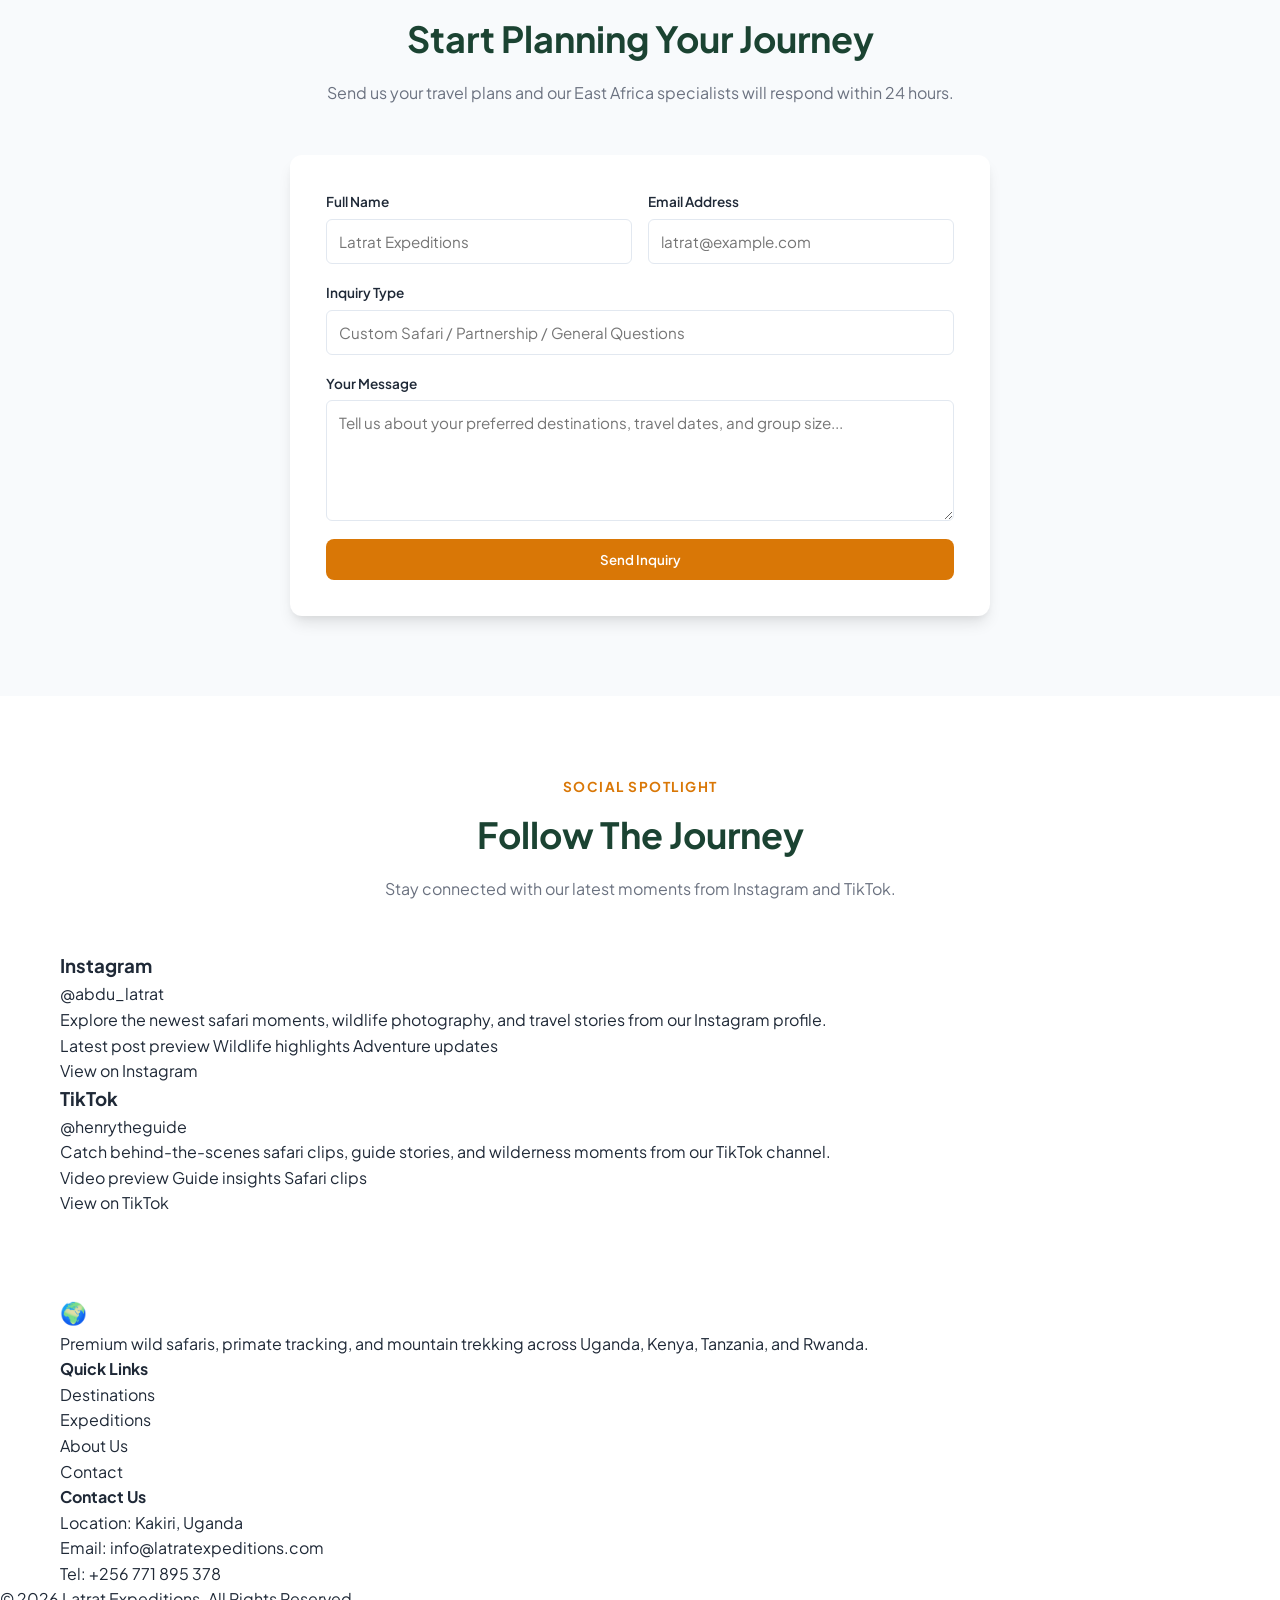
==== commit 97cef2d0: "01" ====
--- a/index.html
+++ b/index.html
@@ -8,6 +8,7 @@
   <link rel="preconnect" href="https://fonts.googleapis.com">
   <link rel="preconnect" href="https://fonts.gstatic.com" crossorigin>
   <link href="https://fonts.googleapis.com/css2?family=Plus+Jakarta+Sans:wght@400;500;600;700;800&display=swap" rel="stylesheet">
+  <link rel="stylesheet" href="https://cdnjs.cloudflare.com/ajax/libs/font-awesome/6.5.2/css/all.min.css" integrity="sha512-..." crossorigin="anonymous" referrerpolicy="no-referrer">
 </head>
 <body>
 
@@ -36,12 +37,27 @@
     </div>
   </header>
 
-  <div class="side-links">
-    <a href="https://www.instagram.com/abdu_latrat" target="_blank" rel="noreferrer">📷 Instagram</a>
-    <a href="https://www.tiktok.com/@henrytheguide" target="_blank" rel="noreferrer">🎵 TikTok</a>
-    <a href="https://wa.me/256771895378" target="_blank" rel="noreferrer">💬 WhatsApp</a>
-    <a href="https://www.facebook.com/abdu_latrat" target="_blank" rel="noreferrer">📘 Facebook</a>
-    <a href="https://www.youtube.com/@abdu_latrat" target="_blank" rel="noreferrer">▶️ YouTube</a>
+  <div class="side-links" aria-label="Social links">
+    <a href="https://www.instagram.com/abdu_latrat" target="_blank" rel="noreferrer" class="social-link instagram" aria-label="Instagram">
+      <i class="fa-brands fa-instagram" aria-hidden="true"></i>
+      <span class="social-label">Instagram</span>
+    </a>
+    <a href="https://www.tiktok.com/@henrytheguide" target="_blank" rel="noreferrer" class="social-link tiktok" aria-label="TikTok">
+      <i class="fa-brands fa-tiktok" aria-hidden="true"></i>
+      <span class="social-label">TikTok</span>
+    </a>
+    <a href="https://wa.me/256771895378" target="_blank" rel="noreferrer" class="social-link whatsapp" aria-label="WhatsApp">
+      <i class="fa-brands fa-whatsapp" aria-hidden="true"></i>
+      <span class="social-label">WhatsApp</span>
+    </a>
+    <a href="https://www.facebook.com/abdu_latrat" target="_blank" rel="noreferrer" class="social-link facebook" aria-label="Facebook">
+      <i class="fa-brands fa-facebook-f" aria-hidden="true"></i>
+      <span class="social-label">Facebook</span>
+    </a>
+    <a href="https://www.youtube.com/@abdu_latrat" target="_blank" rel="noreferrer" class="social-link youtube" aria-label="YouTube">
+      <i class="fa-brands fa-youtube" aria-hidden="true"></i>
+      <span class="social-label">YouTube</span>
+    </a>
   </div>
 
   <!-- Hero Section -->
@@ -169,8 +185,8 @@
           </div>
           <div class="tour-content">
             <div class="tour-meta">
-              <span>⏱ 3 Days</span>
-              <span>📍 Bwindi, Uganda</span>
+              <span>Duration: 3 Days</span>
+              <span>Location: Bwindi, Uganda</span>
             </div>
             <h3>Ultimate Gorilla Trekking Expedition</h3>
             <p>Trek through Bwindi Impenetrable Forest for a face-to-face encounter with wild mountain gorillas.</p>
@@ -189,8 +205,8 @@
           </div>
           <div class="tour-content">
             <div class="tour-meta">
-              <span>⏱ 7 Days</span>
-              <span>📍 Kenya & Tanzania</span>
+              <span>Duration: 7 Days</span>
+              <span>Location: Kenya & Tanzania</span>
             </div>
             <h3>Great Migration Big Five Safari</h3>
             <p>Track the wildebeest herds across the Maasai Mara and Serengeti plains with luxury tented lodging.</p>
@@ -209,8 +225,8 @@
           </div>
           <div class="tour-content">
             <div class="tour-meta">
-              <span>⏱ 8 Days</span>
-              <span>📍 Mt. Kilimanjaro</span>
+              <span>Duration: 8 Days</span>
+              <span>Location: Mt. Kilimanjaro</span>
             </div>
             <h3>Machame Route Kilimanjaro Summit</h3>
             <p>Conquer Africa's highest peak with certified high-altitude mountain guides and full support crews.</p>
--- a/styles.css
+++ b/styles.css
@@ -166,14 +166,42 @@
 }
 
 .nav-links a {
-  font-weight: 500;
+  position: relative;
+  font-weight: 600;
   color: var(--dark);
+  padding: 8px 10px;
   transition: var(--transition);
+  overflow: hidden;
+}
+
+.nav-links a::before {
+  content: '';
+  position: absolute;
+  left: 50%;
+  bottom: 0;
+  width: 0;
+  height: 2px;
+  background: linear-gradient(90deg, var(--accent), var(--primary));
+  transition: all 0.3s ease;
+  transform: translateX(-50%);
 }
 
 .nav-links a:hover,
+.nav-links a:focus,
 .nav-links a.active {
   color: var(--accent);
+  transform: translateY(-2px);
+  text-shadow: 0 4px 12px rgba(217, 119, 6, 0.2);
+}
+
+.nav-links a:hover::before,
+.nav-links a:focus::before,
+.nav-links a.active::before {
+  width: 80%;
+}
+
+.nav-links a:active {
+  transform: scale(0.96);
 }
 
 .nav-actions {
@@ -572,10 +600,10 @@
 .side-links {
   position: fixed;
   left: 0;
-  top: 40%;
+  top: 48%;
   transform: translateY(-50%);
   display: grid;
-  gap: 12px;
+  gap: 10px;
   z-index: 1100;
   padding: 6px 0;
 }
@@ -606,144 +634,85 @@
   transform: translateX(4px);
 }
 
-.hero-video video {
-  width: 100%;
-  height: 100%;
-  object-fit: cover;
-}
-
-.side-links a:hover,
-.side-links a:focus {
-  background: var(--accent);
-  color: var(--white);
-  transform: translateX(4px);
-}
-
-/* Social feed section */
-.feed-section {
-  padding-top: 40px;
-  padding-bottom: 40px;
-}
-
-.feed-grid {
-  display: grid;
-  grid-template-columns: repeat(auto-fit, minmax(300px, 1fr));
-  gap: 24px;
-}
-
-.feed-card {
-  background: var(--white);
-  border-radius: var(--radius);
-  padding: 28px;
-  box-shadow: var(--shadow);
-  border: 1px solid var(--border);
-}
-
-.feed-card h3 {
-  margin: 0;
+.social-link {
+  display: inline-flex;
+  align-items: center;
+  justify-content: center;
+  width: 54px;
+  height: 54px;
+  border-radius: 50%;
+  background: rgba(255, 255, 255, 0.96);
   color: var(--primary);
-}
-
-.feed-header p {
-  margin-top: 6px;
-  color: var(--muted);
-  font-weight: 600;
-}
-
-.feed-description {
-  margin: 18px 0;
-  color: var(--dark);
-  line-height: 1.75;
-}
-
-.feed-items {
-  display: grid;
-  gap: 12px;
-  margin-bottom: 20px;
-}
-
-.feed-item {
-  display: block;
-  padding: 14px 16px;
-  border-radius: 12px;
-  background: var(--light-bg);
-  border: 1px solid transparent;
-  color: var(--dark);
+  border: 2px solid var(--accent);
+  box-shadow: 4px 4px 18px rgba(0, 0, 0, 0.12);
   transition: var(--transition);
-}
-
-.feed-item:hover,
-.feed-item:focus {
-  border-color: var(--accent);
-  background: #fff7ed;
-}
-
-.feed-button {
-  display: inline-flex;
-  align-items: center;
-  justify-content: center;
-  width: 100%;
-  padding: 14px;
-  background: var(--accent);
-  color: var(--white);
-  border-radius: 12px;
+  position: relative;
+}
+
+.social-link i {
+  font-size: 1.15rem;
+}
+
+.social-link .social-label {
+  position: absolute;
+  left: 60px;
+  white-space: nowrap;
+  padding: 8px 12px;
+  border-radius: 999px;
+  background: rgba(27, 67, 50, 0.95);
+  color: var(--white);
+  font-size: 0.8rem;
   font-weight: 700;
-  text-align: center;
-}
-
-.feed-button:hover {
-  background: var(--accent-hover);
-}
-
-.footer {
-  background: var(--primary);
-  color: var(--white);
-  padding: 60px 0 20px 0;
-}
-
-.footer-content {
-  display: grid;
-  grid-template-columns: 2fr 1fr 1.5fr;
-  gap: 40px;
-  margin-bottom: 40px;
-}
-
-.footer-brand p {
-  color: #a7f3d0;
-  margin-top: 12px;
-  font-size: 0.9rem;
-}
-
-.footer-links h4,
-.footer-contact h4 {
-  font-size: 1.1rem;
-  margin-bottom: 16px;
-}
-
-.footer-links li {
-  margin-bottom: 8px;
-}
-
-.footer-links a {
-  color: #d1fae5;
-  font-size: 0.9rem;
-}
-
-.footer-contact p {
-  color: #d1fae5;
-  font-size: 0.9rem;
-  margin-bottom: 8px;
-}
-
-.footer-bottom {
-  text-align: center;
-  border-top: 1px solid rgba(255, 255, 255, 0.1);
-  padding-top: 20px;
-  font-size: 0.85rem;
-  color: #a7f3d0;
-}
-
-/* Responsive Media Queries */
+  opacity: 0;
+  pointer-events: none;
+  transform: translateX(-8px);
+  transition: all 0.25s ease;
+}
+
+.social-link:hover .social-label,
+.social-link:focus .social-label,
+.social-link:active .social-label {
+  opacity: 1;
+  transform: translateX(0);
+}
+
+.social-link:hover,
+.social-link:focus,
+.social-link:active {
+  transform: translateX(4px) scale(1.04);
+  color: var(--white);
+}
+
+.social-link.instagram:hover,
+.social-link.instagram:focus,
+.social-link.instagram:active {
+  background: linear-gradient(45deg, #f58529, #dd2a7b, #8134af, #515bd4);
+}
+
+.social-link.tiktok:hover,
+.social-link.tiktok:focus,
+.social-link.tiktok:active {
+  background: linear-gradient(45deg, #000000, #2e2e2e);
+}
+
+.social-link.whatsapp:hover,
+.social-link.whatsapp:focus,
+.social-link.whatsapp:active {
+  background: #25d366;
+}
+
+.social-link.facebook:hover,
+.social-link.facebook:focus,
+.social-link.facebook:active {
+  background: #1877f2;
+}
+
+.social-link.youtube:hover,
+.social-link.youtube:focus,
+.social-link.youtube:active {
+  background: #ff0000;
+}
+
 @media (max-width: 900px) {
   .search-box {
     grid-template-columns: 1fr 1fr;
@@ -789,4 +758,29 @@
   .hamburger {
     display: flex;
   }
+  .side-links {
+    top: auto;
+    bottom: 18px;
+    left: 50%;
+    transform: translateX(-50%);
+    grid-template-columns: repeat(5, auto);
+    gap: 8px;
+  }
+
+  .social-link {
+    width: 46px;
+    height: 46px;
+  }
+
+  .social-link .social-label {
+    left: 50%;
+    top: -38px;
+    transform: translateX(-50%) translateY(6px);
+  }
+
+  .social-link:hover .social-label,
+  .social-link:focus .social-label,
+  .social-link:active .social-label {
+    transform: translateX(-50%) translateY(0);
+  }
 }
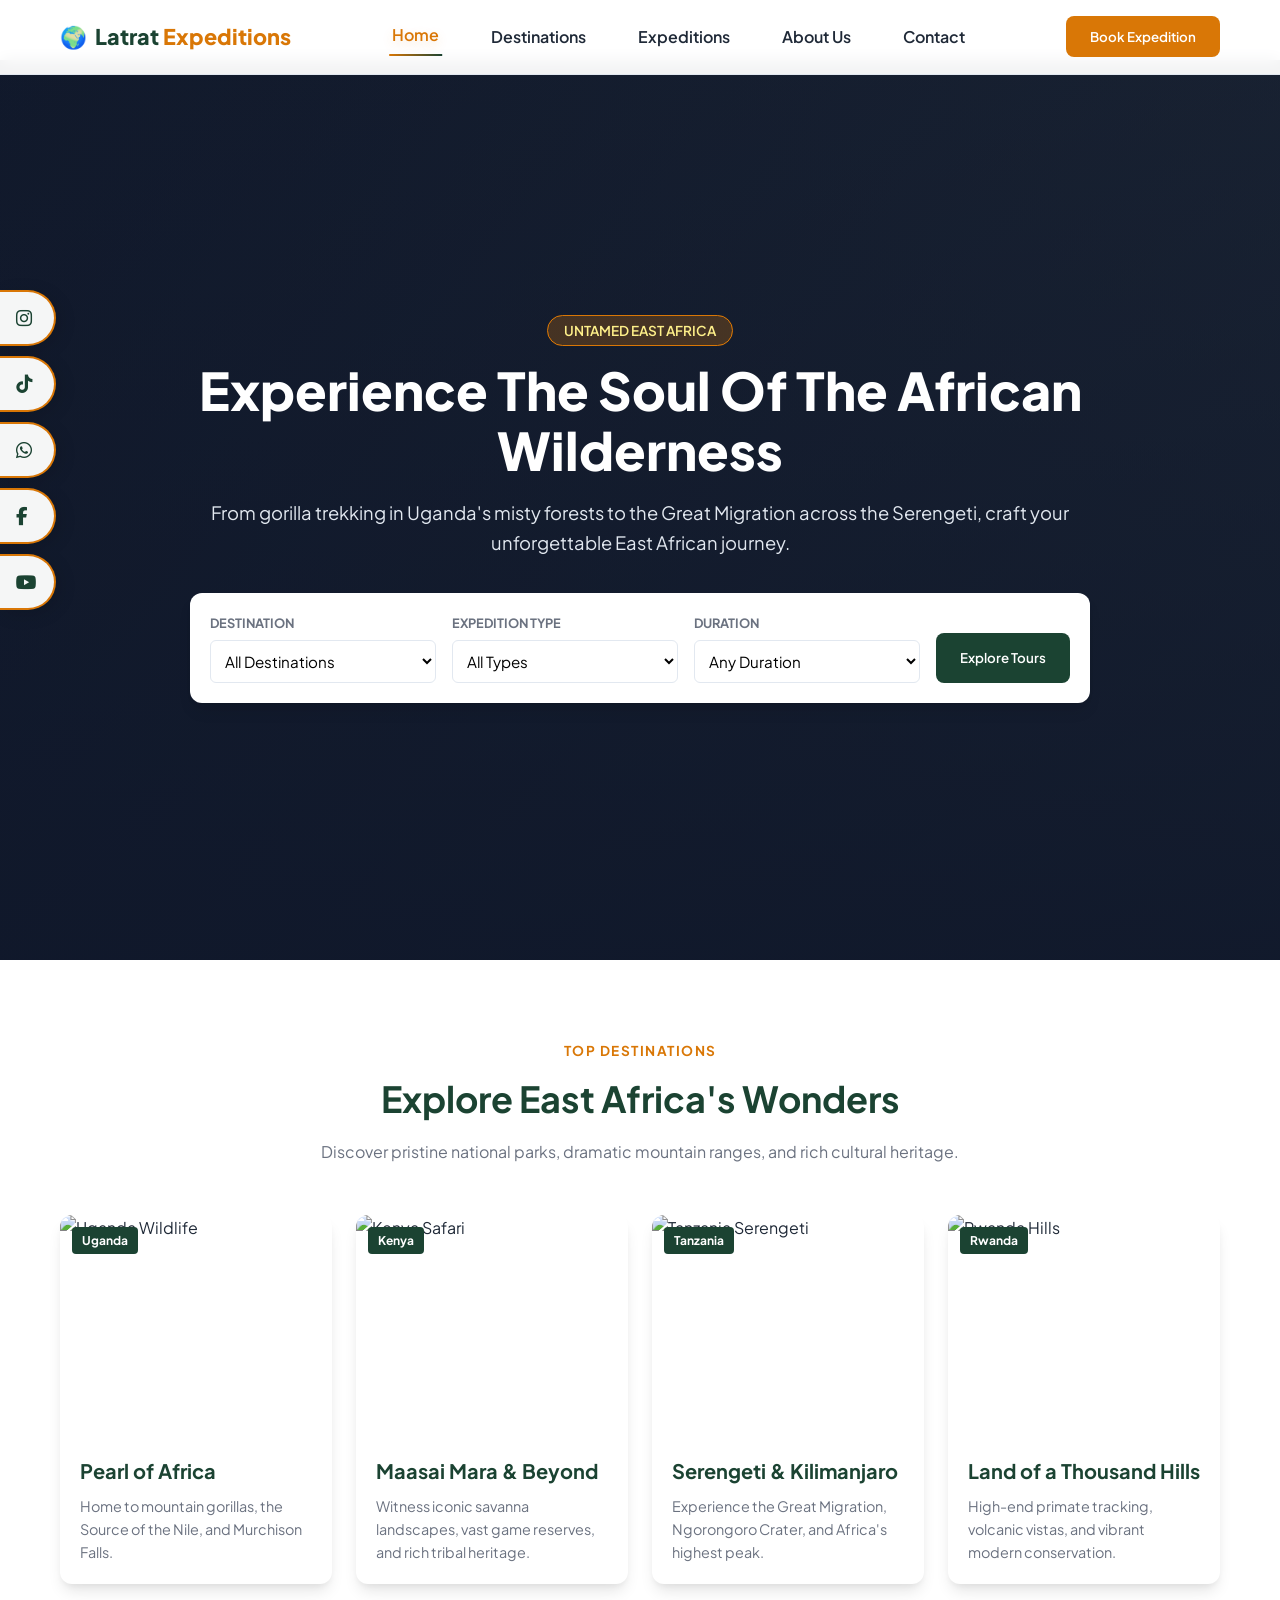
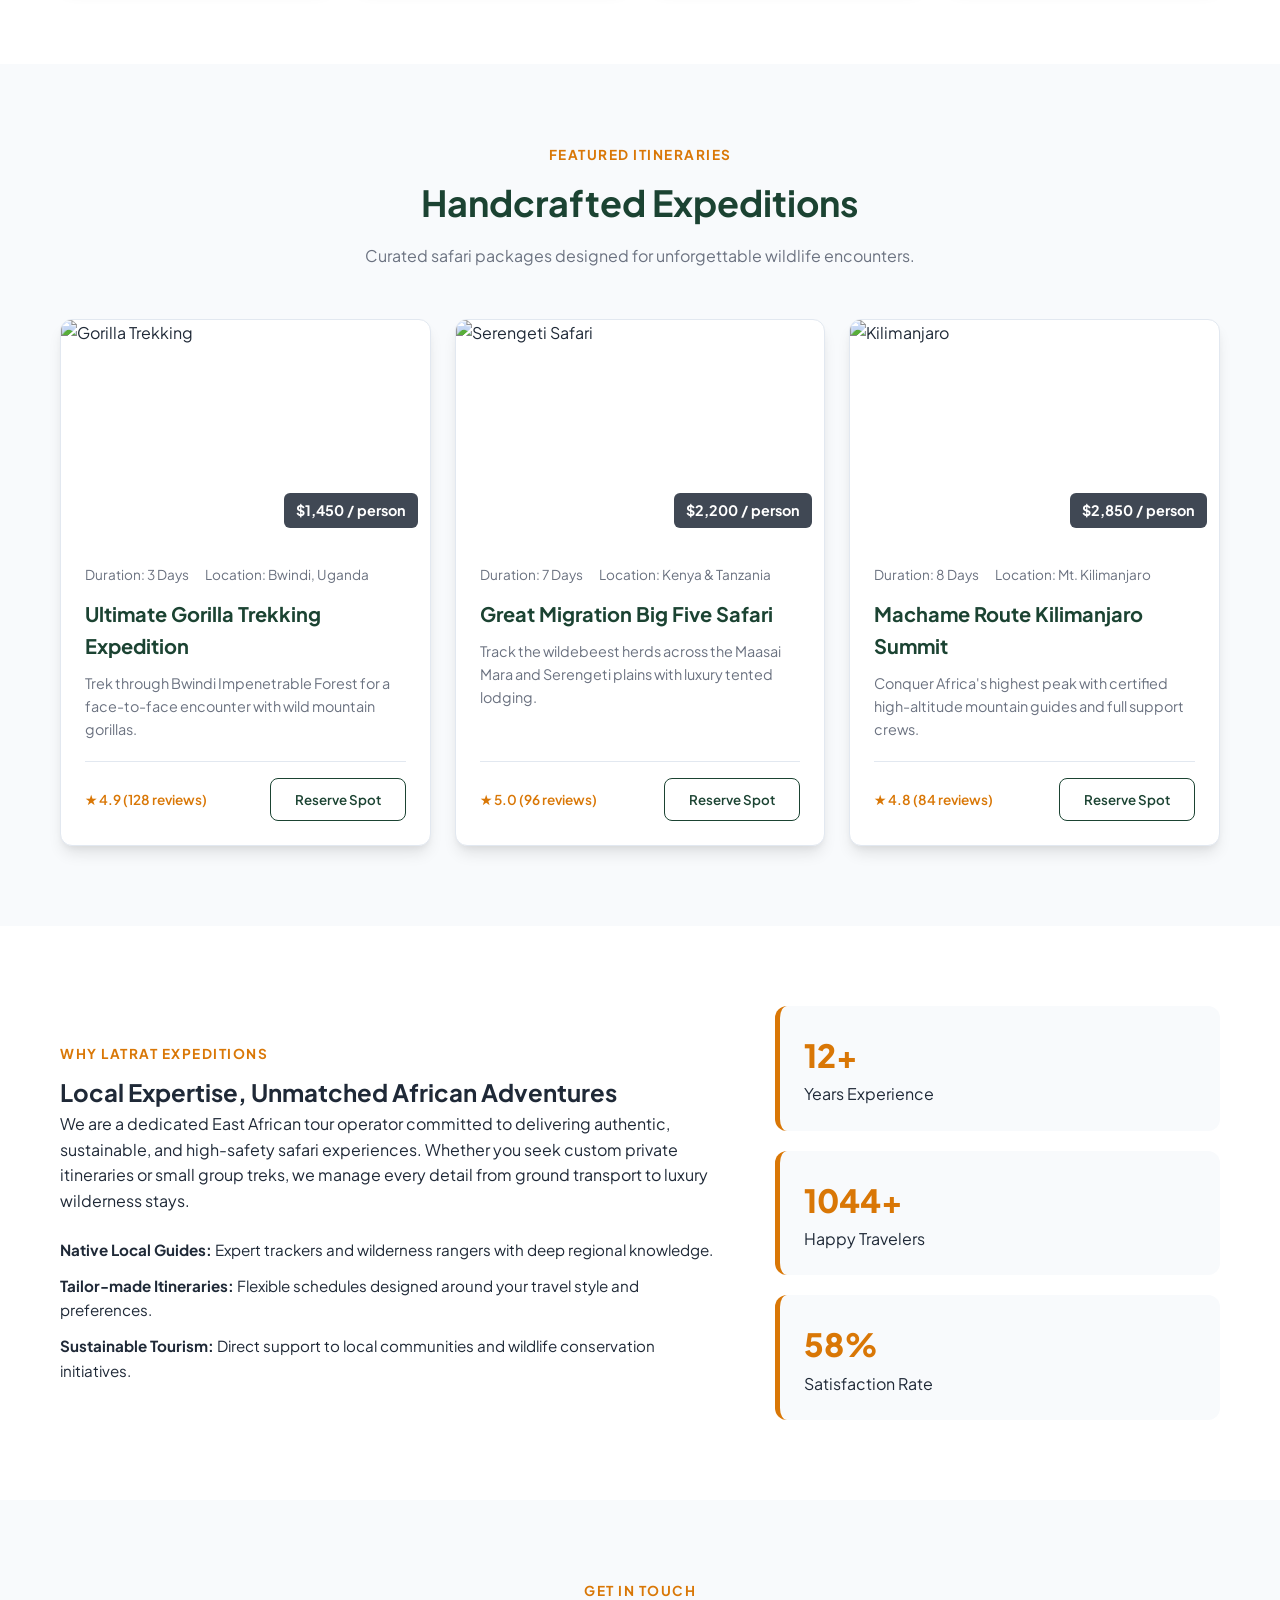
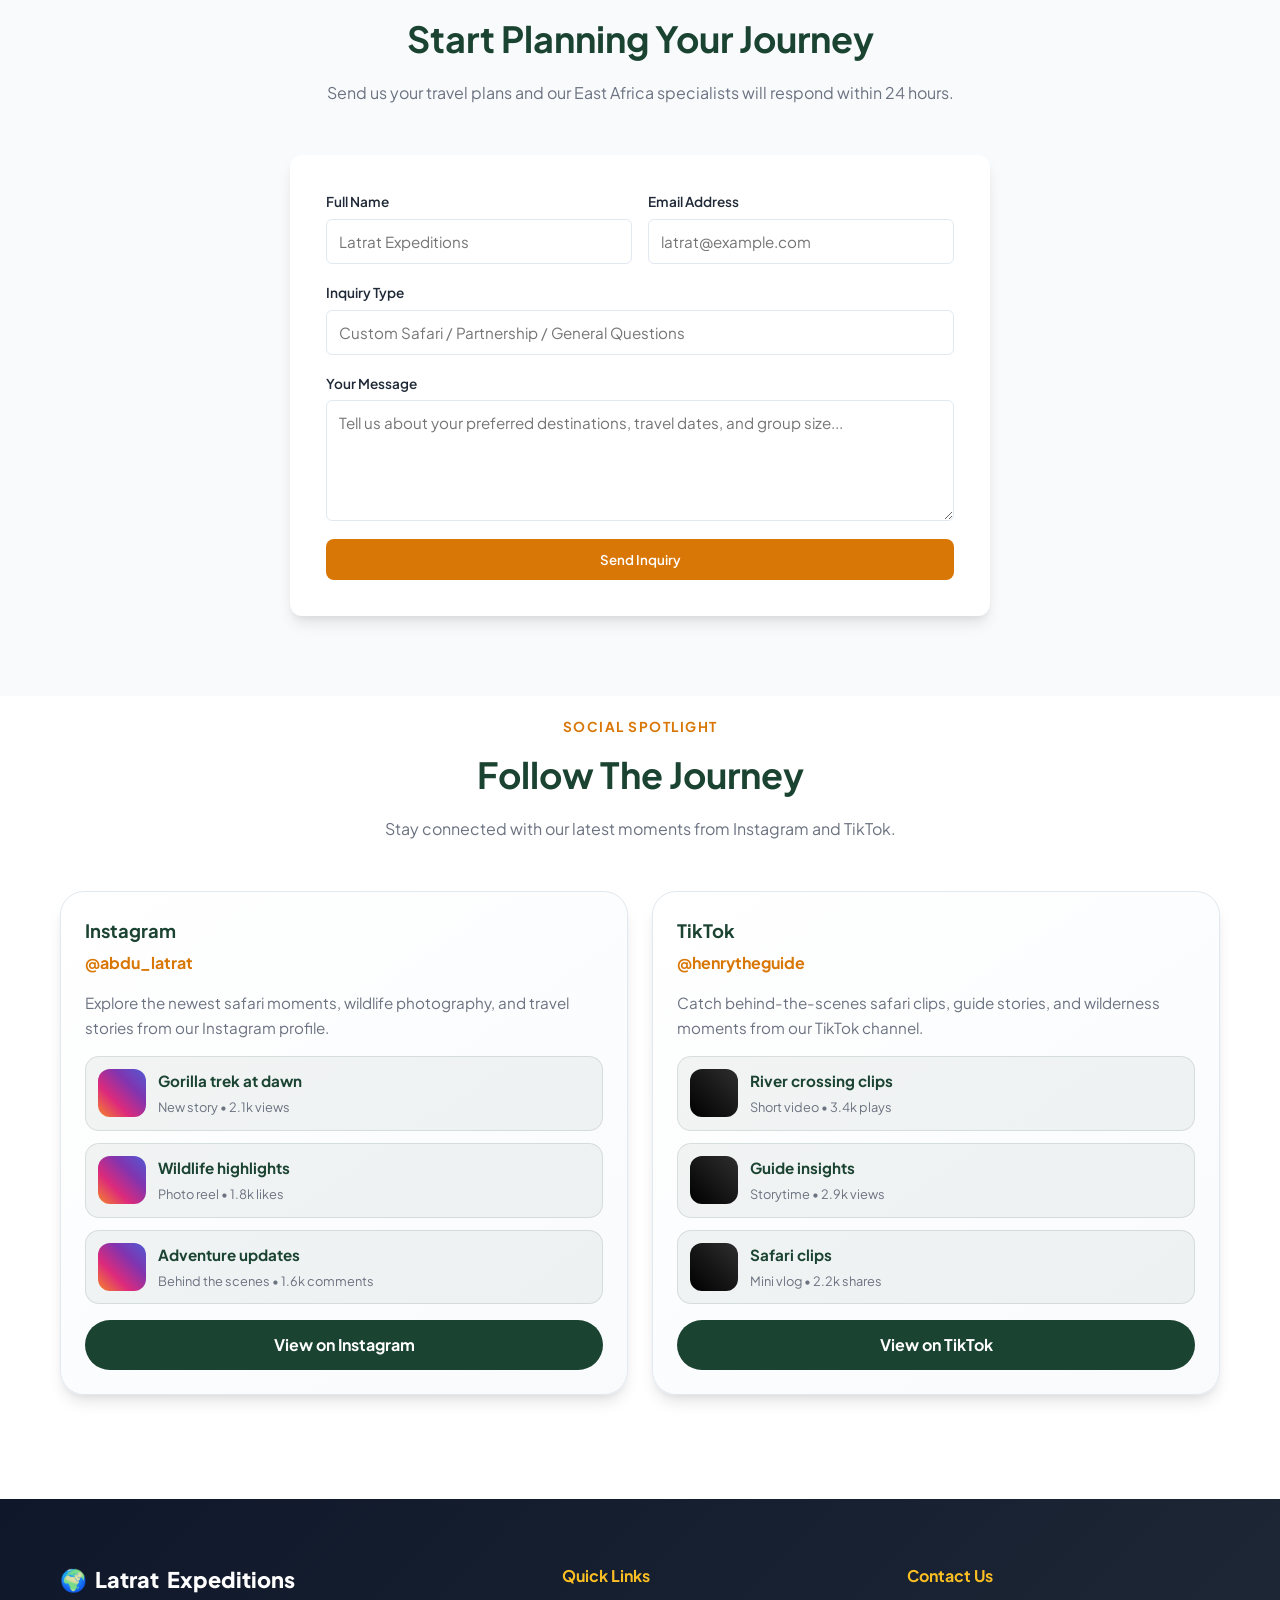
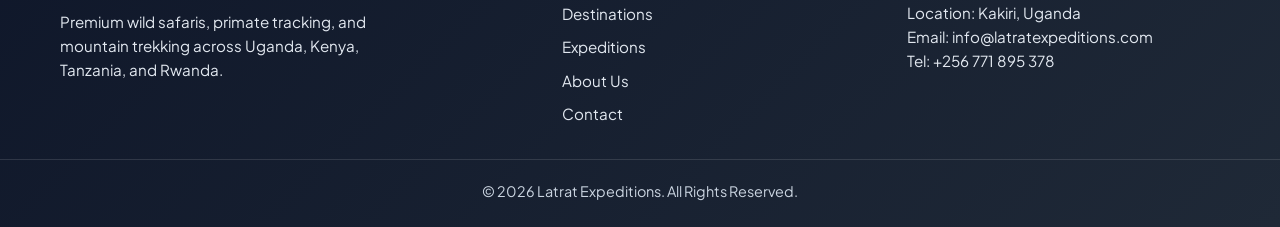
==== commit 046f0946: "02" ====
--- a/index.html
+++ b/index.html
@@ -357,14 +357,26 @@
           </div>
           <p class="feed-description">Explore the newest safari moments, wildlife photography, and travel stories from our Instagram profile.</p>
           <div class="feed-items">
-            <a href="https://www.instagram.com/abdu_latrat" target="_blank" rel="noreferrer" class="feed-item">
-              <span>Latest post preview</span>
-            </a>
-            <a href="https://www.instagram.com/abdu_latrat" target="_blank" rel="noreferrer" class="feed-item">
-              <span>Wildlife highlights</span>
-            </a>
-            <a href="https://www.instagram.com/abdu_latrat" target="_blank" rel="noreferrer" class="feed-item">
-              <span>Adventure updates</span>
+            <a href="https://www.instagram.com/abdu_latrat" target="_blank" rel="noreferrer" class="feed-preview-card">
+              <span class="preview-thumbnail instagram-preview"></span>
+              <span class="preview-copy">
+                <strong>Gorilla trek at dawn</strong>
+                <span>New story • 2.1k views</span>
+              </span>
+            </a>
+            <a href="https://www.instagram.com/abdu_latrat" target="_blank" rel="noreferrer" class="feed-preview-card">
+              <span class="preview-thumbnail instagram-preview"></span>
+              <span class="preview-copy">
+                <strong>Wildlife highlights</strong>
+                <span>Photo reel • 1.8k likes</span>
+              </span>
+            </a>
+            <a href="https://www.instagram.com/abdu_latrat" target="_blank" rel="noreferrer" class="feed-preview-card">
+              <span class="preview-thumbnail instagram-preview"></span>
+              <span class="preview-copy">
+                <strong>Adventure updates</strong>
+                <span>Behind the scenes • 1.6k comments</span>
+              </span>
             </a>
           </div>
           <a class="feed-button" href="https://www.instagram.com/abdu_latrat" target="_blank" rel="noreferrer">View on Instagram</a>
@@ -377,14 +389,26 @@
           </div>
           <p class="feed-description">Catch behind-the-scenes safari clips, guide stories, and wilderness moments from our TikTok channel.</p>
           <div class="feed-items">
-            <a href="https://www.tiktok.com/@henrytheguide" target="_blank" rel="noreferrer" class="feed-item">
-              <span>Video preview</span>
-            </a>
-            <a href="https://www.tiktok.com/@henrytheguide" target="_blank" rel="noreferrer" class="feed-item">
-              <span>Guide insights</span>
-            </a>
-            <a href="https://www.tiktok.com/@henrytheguide" target="_blank" rel="noreferrer" class="feed-item">
-              <span>Safari clips</span>
+            <a href="https://www.tiktok.com/@henrytheguide" target="_blank" rel="noreferrer" class="feed-preview-card">
+              <span class="preview-thumbnail tiktok-preview"></span>
+              <span class="preview-copy">
+                <strong>River crossing clips</strong>
+                <span>Short video • 3.4k plays</span>
+              </span>
+            </a>
+            <a href="https://www.tiktok.com/@henrytheguide" target="_blank" rel="noreferrer" class="feed-preview-card">
+              <span class="preview-thumbnail tiktok-preview"></span>
+              <span class="preview-copy">
+                <strong>Guide insights</strong>
+                <span>Storytime • 2.9k views</span>
+              </span>
+            </a>
+            <a href="https://www.tiktok.com/@henrytheguide" target="_blank" rel="noreferrer" class="feed-preview-card">
+              <span class="preview-thumbnail tiktok-preview"></span>
+              <span class="preview-copy">
+                <strong>Safari clips</strong>
+                <span>Mini vlog • 2.2k shares</span>
+              </span>
             </a>
           </div>
           <a class="feed-button" href="https://www.tiktok.com/@henrytheguide" target="_blank" rel="noreferrer">View on TikTok</a>
--- a/styles.css
+++ b/styles.css
@@ -246,14 +246,19 @@
   inset: 0;
   overflow: hidden;
   z-index: 1;
-}
-
+  background: linear-gradient(120deg, rgba(15, 23, 42, 0.85), rgba(31, 41, 55, 0.95));
+}
+
+.hero-video video,
 .hero-video iframe {
+  position: absolute;
+  inset: 0;
   width: 100%;
   height: 100%;
+  object-fit: cover;
+  object-position: center;
   pointer-events: none;
-  opacity: 0.55;
-  object-fit: cover;
+  opacity: 0.75;
 }
 
 .hero-overlay {
@@ -600,73 +605,56 @@
 .side-links {
   position: fixed;
   left: 0;
-  top: 48%;
+  top: 50%;
   transform: translateY(-50%);
-  display: grid;
+  display: flex;
+  flex-direction: column;
   gap: 10px;
   z-index: 1100;
   padding: 6px 0;
 }
 
-.side-links a {
+.social-link {
   display: inline-flex;
   align-items: center;
   justify-content: flex-start;
-  min-width: 160px;
-  max-width: 180px;
   gap: 10px;
-  padding: 12px 14px;
-  background: rgba(255, 255, 255, 0.98);
-  color: var(--primary);
-  font-weight: 700;
-  border: 2px solid var(--accent);
-  border-left: none;
-  border-radius: 0 28px 28px 0;
-  text-align: left;
-  box-shadow: 4px 4px 18px rgba(0, 0, 0, 0.12);
-  transition: var(--transition);
-}
-
-.side-links a:hover,
-.side-links a:focus {
-  background: var(--accent);
-  color: var(--white);
-  transform: translateX(4px);
-}
-
-.social-link {
-  display: inline-flex;
-  align-items: center;
-  justify-content: center;
-  width: 54px;
-  height: 54px;
-  border-radius: 50%;
+  width: 56px;
+  min-width: 56px;
+  height: 56px;
+  padding: 0 16px;
+  border-radius: 0 999px 999px 0;
   background: rgba(255, 255, 255, 0.96);
   color: var(--primary);
   border: 2px solid var(--accent);
+  border-left: 0;
   box-shadow: 4px 4px 18px rgba(0, 0, 0, 0.12);
-  transition: var(--transition);
-  position: relative;
+  transition: width 0.35s cubic-bezier(0.4, 0, 0.2, 1), transform 0.3s ease, background-color 0.25s ease, color 0.25s ease;
+  overflow: hidden;
+  white-space: nowrap;
 }
 
 .social-link i {
   font-size: 1.15rem;
+  flex-shrink: 0;
 }
 
 .social-link .social-label {
-  position: absolute;
-  left: 60px;
-  white-space: nowrap;
-  padding: 8px 12px;
-  border-radius: 999px;
-  background: rgba(27, 67, 50, 0.95);
+  display: inline-block;
+  opacity: 0;
+  transform: translateX(-8px);
+  transition: opacity 0.25s ease, transform 0.25s ease;
+  font-size: 0.82rem;
+  font-weight: 700;
+  color: inherit;
+}
+
+.social-link:hover,
+.social-link:focus,
+.social-link:active {
+  width: 158px;
+  transform: translateX(4px);
   color: var(--white);
-  font-size: 0.8rem;
-  font-weight: 700;
-  opacity: 0;
-  pointer-events: none;
-  transform: translateX(-8px);
-  transition: all 0.25s ease;
 }
 
 .social-link:hover .social-label,
@@ -676,13 +664,6 @@
   transform: translateX(0);
 }
 
-.social-link:hover,
-.social-link:focus,
-.social-link:active {
-  transform: translateX(4px) scale(1.04);
-  color: var(--white);
-}
-
 .social-link.instagram:hover,
 .social-link.instagram:focus,
 .social-link.instagram:active {
@@ -711,6 +692,170 @@
 .social-link.youtube:focus,
 .social-link.youtube:active {
   background: #ff0000;
+}
+
+/* Social feed widgets */
+.feed-section {
+  padding-top: 20px;
+}
+
+.feed-grid {
+  display: grid;
+  grid-template-columns: repeat(auto-fit, minmax(280px, 1fr));
+  gap: 24px;
+}
+
+.feed-card {
+  background: linear-gradient(145deg, rgba(255,255,255,0.96), rgba(248,250,252,0.95));
+  border: 1px solid var(--border);
+  border-radius: 24px;
+  padding: 24px;
+  box-shadow: var(--shadow);
+  display: flex;
+  flex-direction: column;
+  gap: 16px;
+}
+
+.feed-header h3 {
+  font-size: 1.15rem;
+  color: var(--primary);
+  margin-bottom: 4px;
+}
+
+.feed-header p {
+  color: var(--accent);
+  font-weight: 700;
+}
+
+.feed-description {
+  color: var(--muted);
+  font-size: 0.95rem;
+}
+
+.feed-items {
+  display: grid;
+  gap: 12px;
+}
+
+.feed-preview-card {
+  display: flex;
+  align-items: center;
+  gap: 12px;
+  padding: 12px;
+  border-radius: 14px;
+  background: rgba(27, 67, 50, 0.05);
+  border: 1px solid rgba(27, 67, 50, 0.12);
+  transition: transform 0.2s ease, box-shadow 0.2s ease;
+}
+
+.feed-preview-card:hover,
+.feed-preview-card:focus {
+  transform: translateY(-2px);
+  box-shadow: 0 10px 20px rgba(15, 23, 42, 0.08);
+}
+
+.preview-thumbnail {
+  width: 48px;
+  height: 48px;
+  border-radius: 12px;
+  background: linear-gradient(135deg, var(--primary), var(--accent));
+  flex-shrink: 0;
+}
+
+.instagram-preview {
+  background: linear-gradient(45deg, #f58529, #dd2a7b, #8134af, #515bd4);
+}
+
+.tiktok-preview {
+  background: linear-gradient(45deg, #000000, #2e2e2e);
+}
+
+.preview-copy {
+  display: flex;
+  flex-direction: column;
+  gap: 4px;
+}
+
+.preview-copy strong {
+  color: var(--primary);
+  font-size: 0.95rem;
+}
+
+.preview-copy span {
+  color: var(--muted);
+  font-size: 0.8rem;
+}
+
+.feed-button {
+  margin-top: auto;
+  display: inline-flex;
+  align-items: center;
+  justify-content: center;
+  padding: 12px 16px;
+  border-radius: 999px;
+  background: var(--primary);
+  color: var(--white);
+  font-weight: 700;
+  transition: var(--transition);
+}
+
+.feed-button:hover,
+.feed-button:focus {
+  background: var(--primary-hover);
+  transform: translateY(-2px);
+}
+
+/* Footer */
+.footer {
+  background: linear-gradient(135deg, #0f172a 0%, #1f2937 100%);
+  color: var(--white);
+  padding: 64px 0 24px;
+  margin-top: 24px;
+}
+
+.footer-content {
+  display: grid;
+  grid-template-columns: 1.2fr 0.8fr 0.8fr;
+  gap: 32px;
+}
+
+.footer-brand p,
+.footer-contact p,
+.footer-links a {
+  color: #e2e8f0;
+  font-size: 0.95rem;
+}
+
+.footer-brand p {
+  margin-top: 12px;
+  max-width: 360px;
+}
+
+.footer-links h4,
+.footer-contact h4 {
+  font-size: 1rem;
+  margin-bottom: 12px;
+  color: #fbbf24;
+}
+
+.footer-links ul {
+  display: flex;
+  flex-direction: column;
+  gap: 8px;
+}
+
+.footer-links a:hover,
+.footer-links a:focus {
+  color: var(--accent);
+}
+
+.footer-bottom {
+  margin-top: 32px;
+  padding-top: 20px;
+  border-top: 1px solid rgba(255,255,255,0.12);
+  text-align: center;
+  color: #cbd5e1;
+  font-size: 0.9rem;
 }
 
 @media (max-width: 900px) {
@@ -763,24 +908,26 @@
     bottom: 18px;
     left: 50%;
     transform: translateX(-50%);
-    grid-template-columns: repeat(5, auto);
+    flex-direction: row;
     gap: 8px;
   }
 
   .social-link {
     width: 46px;
+    min-width: 46px;
     height: 46px;
+    padding: 0 14px;
+    border-radius: 50%;
+    border-left: 2px solid var(--accent);
   }
 
   .social-link .social-label {
-    left: 50%;
-    top: -38px;
-    transform: translateX(-50%) translateY(6px);
-  }
-
-  .social-link:hover .social-label,
-  .social-link:focus .social-label,
-  .social-link:active .social-label {
-    transform: translateX(-50%) translateY(0);
+    display: none;
+  }
+
+  .social-link:hover,
+  .social-link:focus,
+  .social-link:active {
+    width: 46px;
   }
 }
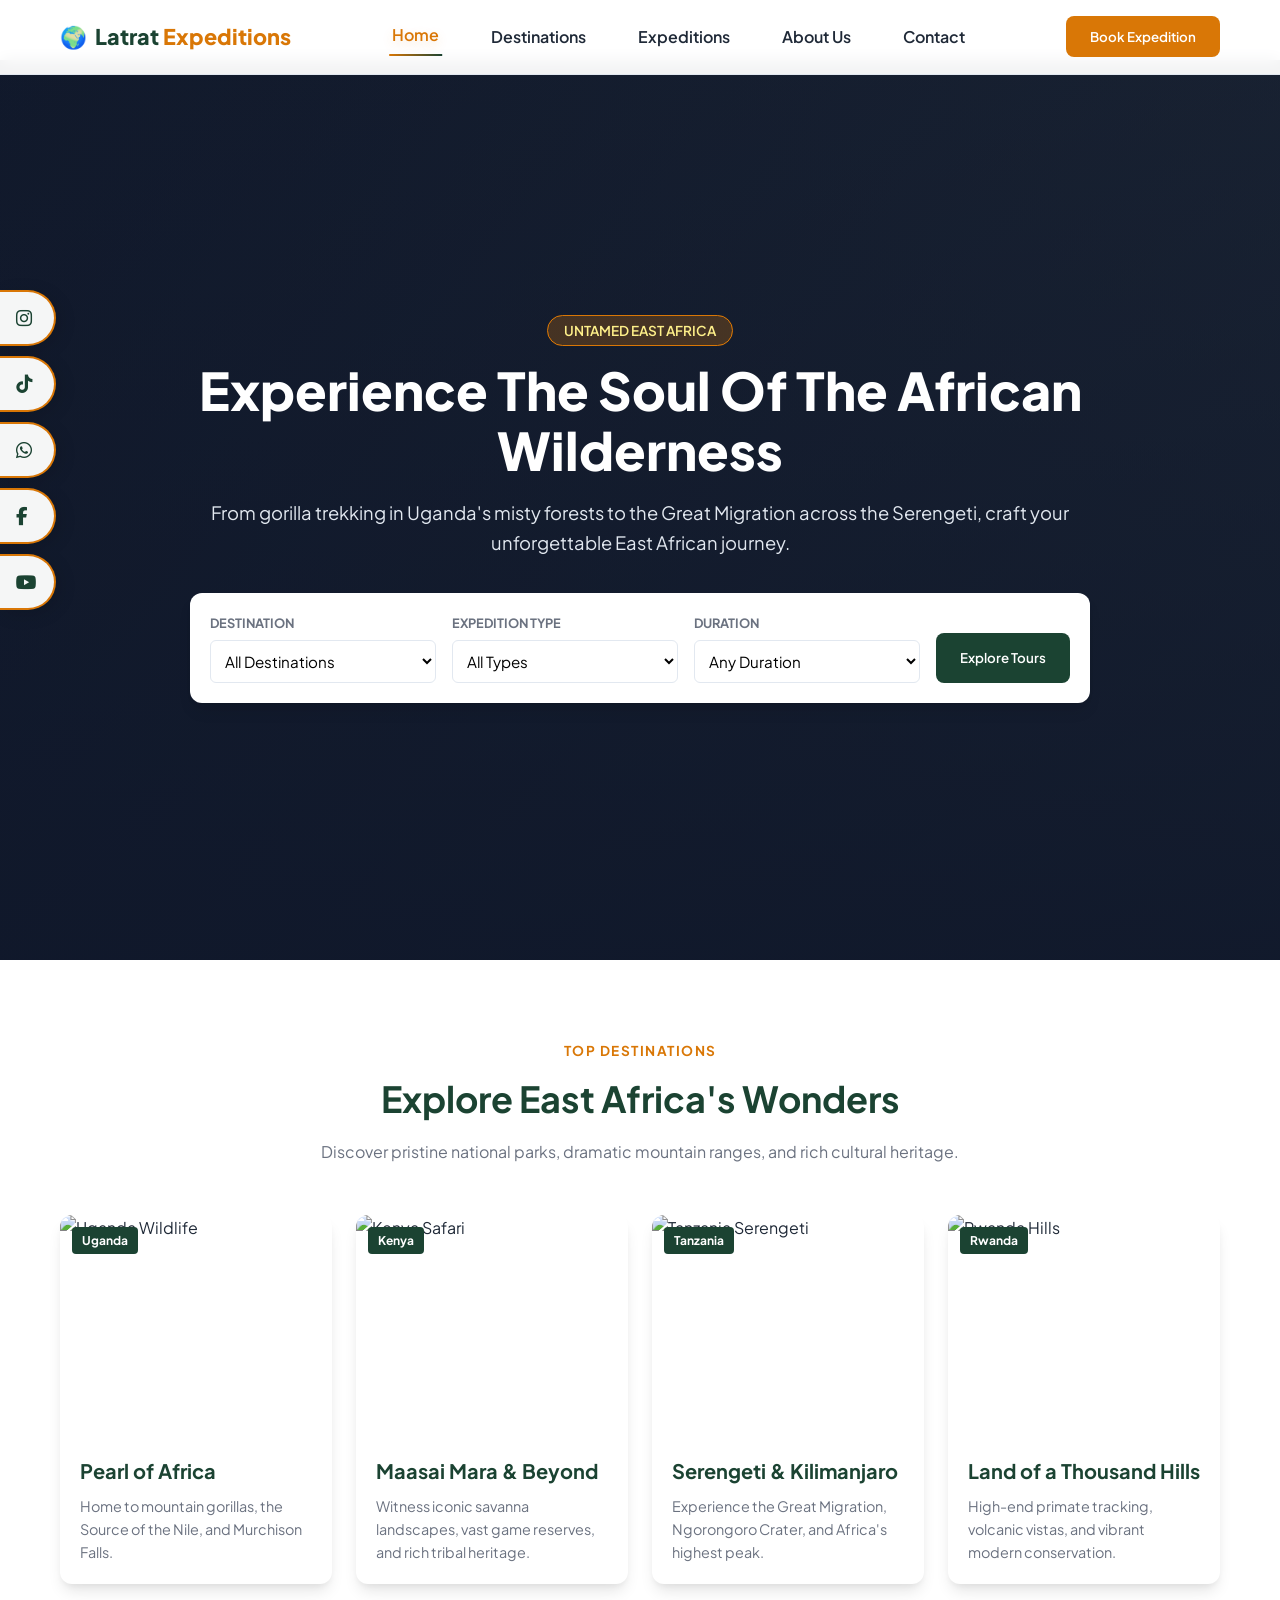
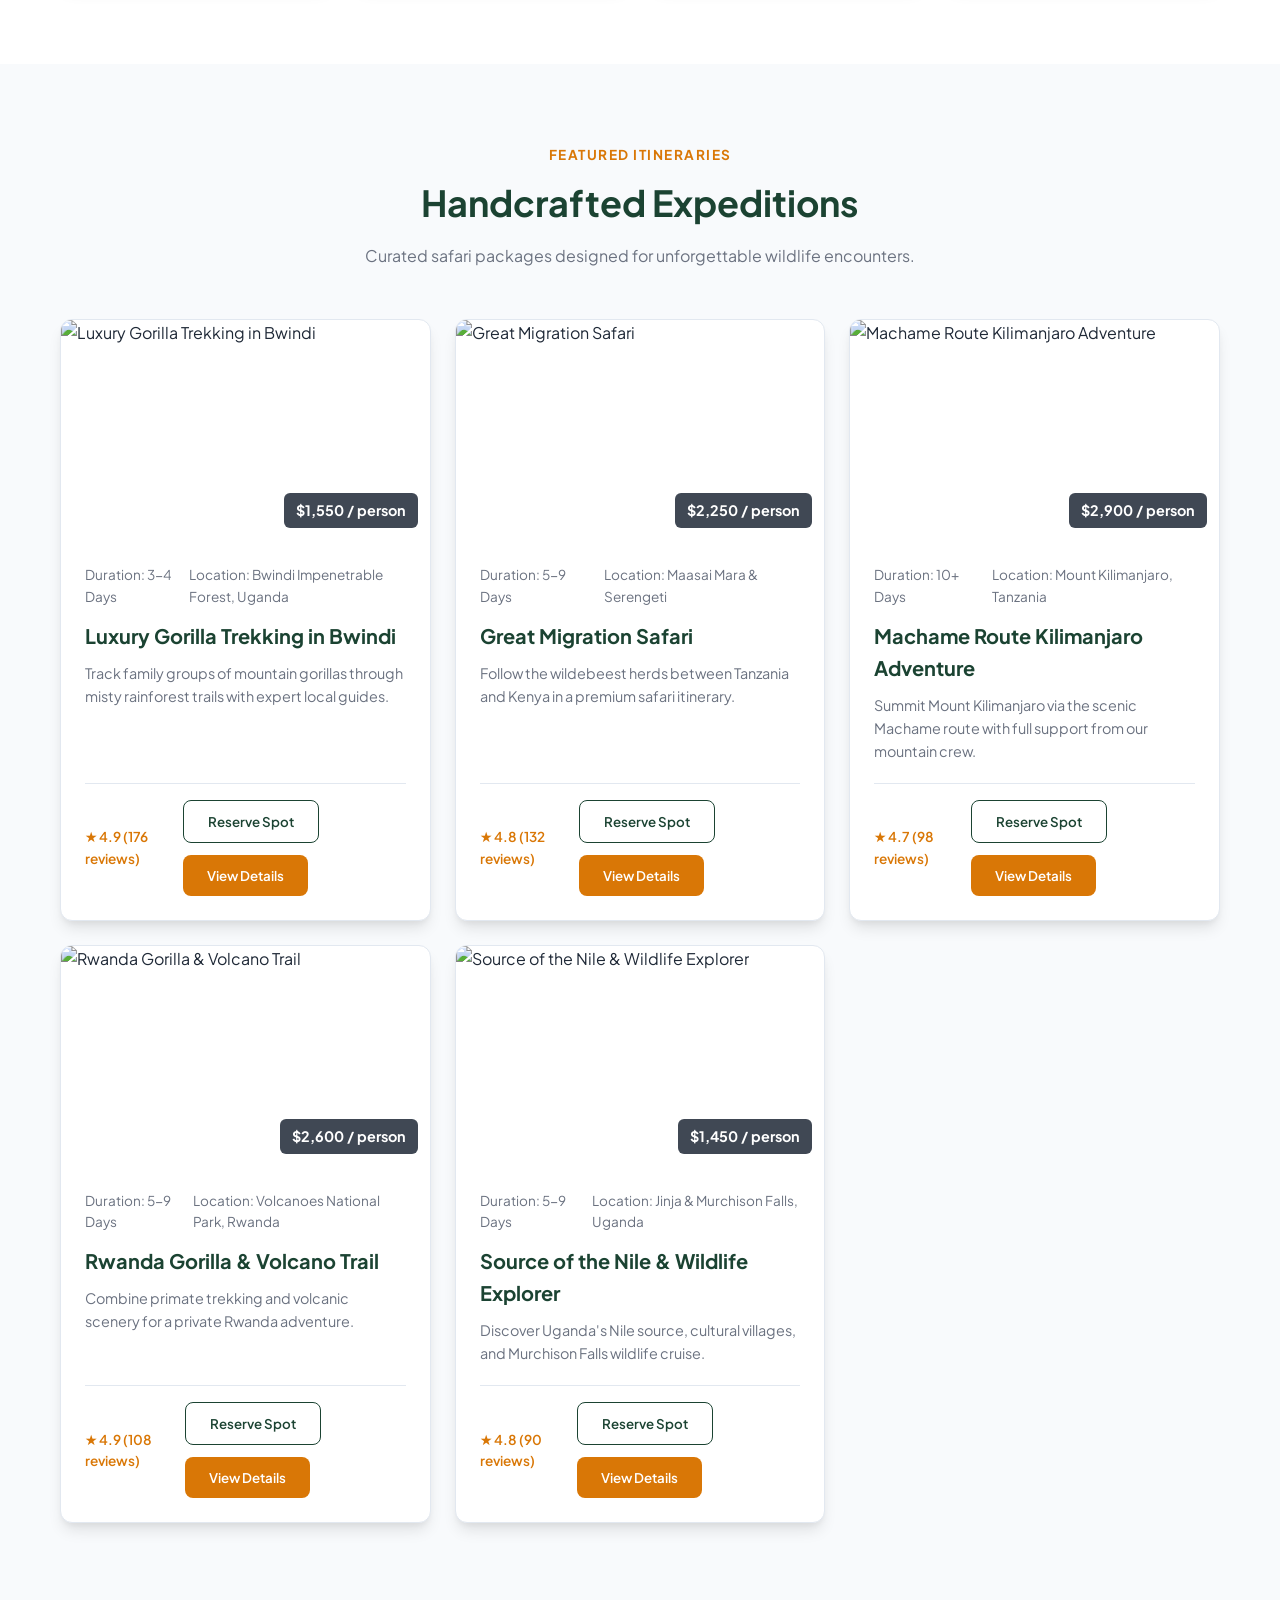
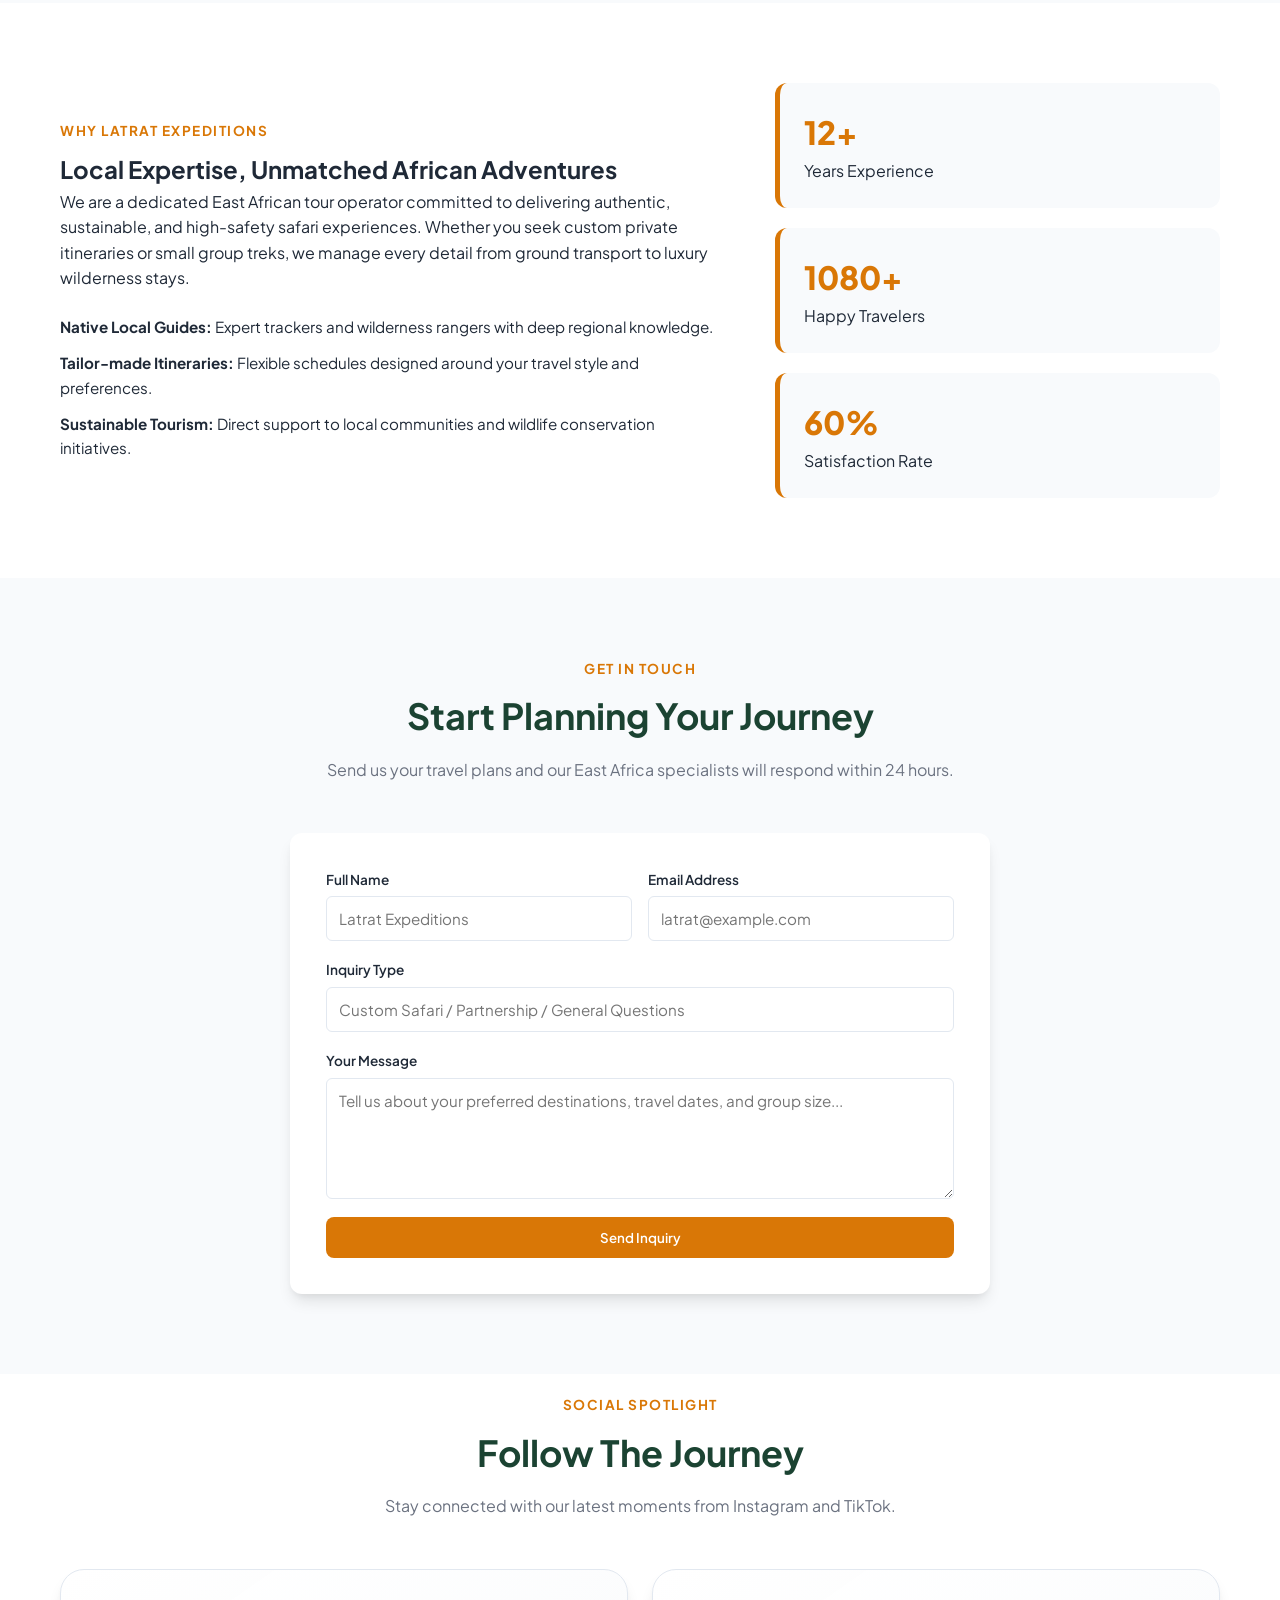
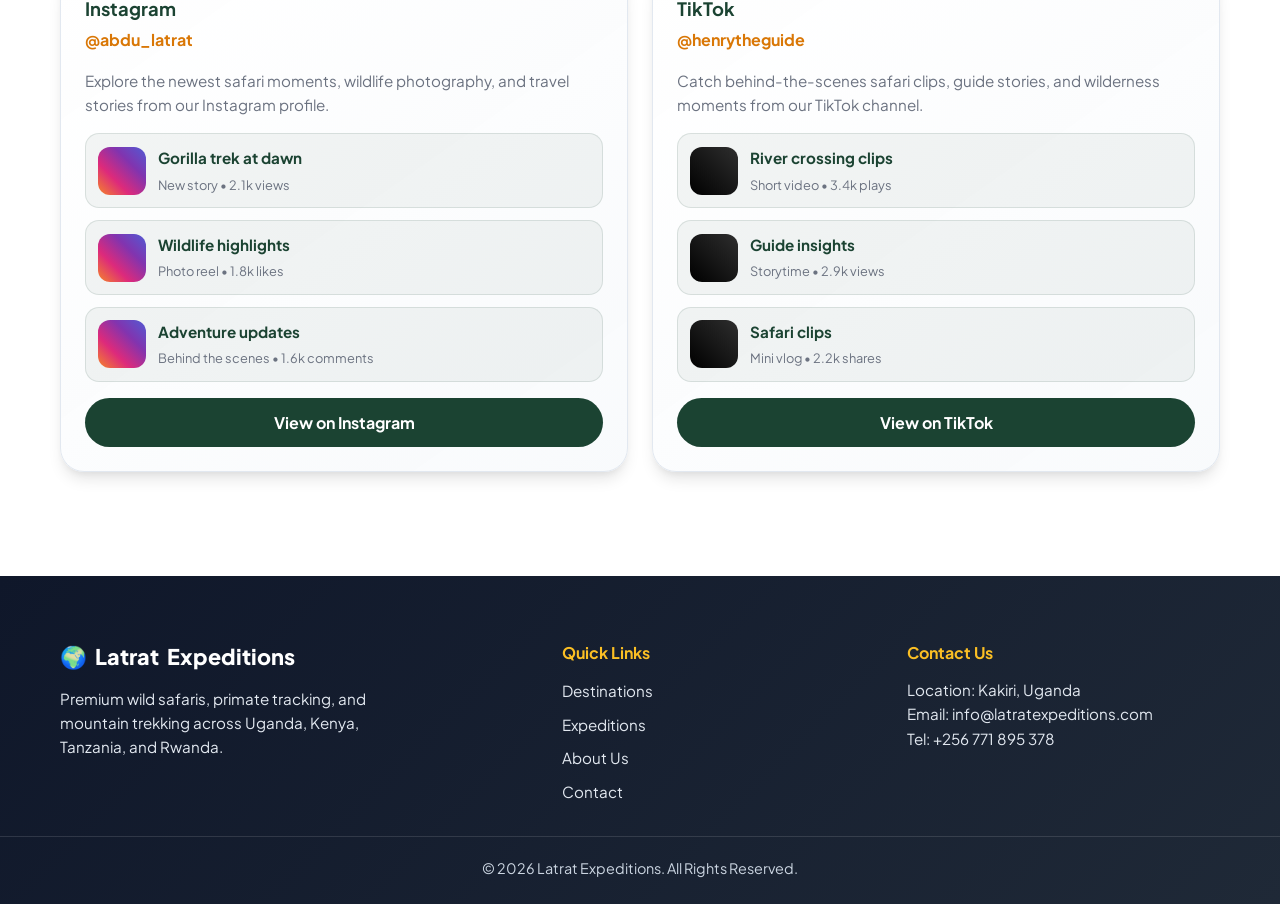
==== commit 37ceea5e: "admin" ====
--- a/index.html
+++ b/index.html
@@ -15,7 +15,7 @@
   <!-- Navigation -->
   <header class="navbar">
     <div class="nav-container">
-      <a href="#" class="brand-logo">
+      <a href="#" id="brandLogo" class="brand-logo">
         <span class="logo-icon">🌍</span>
         <span class="logo-text">Latrat <span>Expeditions</span></span>
       </a>
@@ -175,71 +175,153 @@
         <p>Curated safari packages designed for unforgettable wildlife encounters.</p>
       </div>
 
-      <div class="grid grid-3" id="toursGrid">
-        
-        <!-- Tour Item 1 -->
-        <div class="tour-card" data-country="uganda" data-type="gorilla" data-duration="short">
-          <div class="card-img-wrapper">
-            <img src="https://images.unsplash.com/photo-1547471080-7cc2caa01a7e?auto=format&fit=crop&w=800&q=80" alt="Gorilla Trekking">
-            <span class="price-tag">$1,450 / person</span>
-          </div>
-          <div class="tour-content">
-            <div class="tour-meta">
-              <span>Duration: 3 Days</span>
-              <span>Location: Bwindi, Uganda</span>
+      <div class="grid grid-3" id="toursGrid"></div>
+    </div>
+  </section>
+
+  <!-- Admin Dashboard -->
+  <section class="section admin-section hidden" id="adminSection">
+    <div class="container">
+      <div class="section-header">
+        <span class="sub-title">Admin Dashboard</span>
+        <h2>Manage Safari Packages</h2>
+        <p>Use the dashboard to add, edit, and feature packages as top destinations or most visited journeys.</p>
+      </div>
+      <div class="admin-summary-grid">
+        <div class="admin-card"><span>Total Packages</span><strong id="adminTotalPackages">0</strong></div>
+        <div class="admin-card"><span>Top Destinations</span><strong id="adminTopPackages">0</strong></div>
+        <div class="admin-card"><span>Most Visited</span><strong id="adminVisitedPackages">0</strong></div>
+      </div>
+      <div class="admin-panel">
+        <div class="admin-panel-left">
+          <div class="admin-card admin-form-card">
+            <h3 id="adminFormTitle">Add New Package</h3>
+            <form id="adminPackageForm">
+              <input type="hidden" id="adminPackageId">
+              <div class="form-group">
+                <label for="adminPackageTitle">Package Title</label>
+                <input type="text" id="adminPackageTitle" required>
+              </div>
+              <div class="form-group">
+                <label for="adminPackageLocation">Location</label>
+                <input type="text" id="adminPackageLocation" required>
+              </div>
+              <div class="form-row">
+                <div class="form-group">
+                  <label for="adminPackageCountry">Country</label>
+                  <select id="adminPackageCountry">
+                    <option value="uganda">Uganda</option>
+                    <option value="kenya">Kenya</option>
+                    <option value="tanzania">Tanzania</option>
+                    <option value="rwanda">Rwanda</option>
+                  </select>
+                </div>
+                <div class="form-group">
+                  <label for="adminPackageType">Type</label>
+                  <select id="adminPackageType">
+                    <option value="safari">Wildlife Safari</option>
+                    <option value="gorilla">Gorilla Trekking</option>
+                    <option value="mountain">Mountain Adventure</option>
+                    <option value="cultural">Cultural Tour</option>
+                    <option value="beach">Beach Escape</option>
+                  </select>
+                </div>
+              </div>
+              <div class="form-row">
+                <div class="form-group">
+                  <label for="adminPackageDuration">Duration</label>
+                  <select id="adminPackageDuration">
+                    <option value="short">1 - 4 Days</option>
+                    <option value="medium">5 - 9 Days</option>
+                    <option value="long">10+ Days</option>
+                  </select>
+                </div>
+                <div class="form-group">
+                  <label for="adminPackagePrice">Price</label>
+                  <input type="text" id="adminPackagePrice" placeholder="$1,999 / person" required>
+                </div>
+              </div>
+              <div class="form-group">
+                <label for="adminPackageRating">Rating</label>
+                <input type="text" id="adminPackageRating" placeholder="★ 4.9 (120 reviews)" required>
+              </div>
+              <div class="form-row">
+                <div class="form-group">
+                  <label for="adminPackageVisits">Visits</label>
+                  <input type="number" id="adminPackageVisits" min="0" value="0">
+                </div>
+                <div class="form-group admin-checkbox-group">
+                  <label><input type="checkbox" id="adminPackageTop"> Top Destination</label>
+                  <label><input type="checkbox" id="adminPackageVisited"> Most Visited</label>
+                </div>
+              </div>
+              <div class="form-group">
+                <label for="adminPackageImage">Image URL</label>
+                <input type="text" id="adminPackageImage" placeholder="https://...">
+              </div>
+              <div class="form-group">
+                <label for="adminPackageSummary">Short Summary</label>
+                <textarea id="adminPackageSummary" rows="3" required></textarea>
+              </div>
+              <div class="form-group">
+                <label for="adminPackageDetails">Detailed Remarks</label>
+                <textarea id="adminPackageDetails" rows="5" required></textarea>
+              </div>
+              <button type="submit" class="btn btn-primary btn-block">Save Package</button>
+              <button type="button" id="adminCancelEdit" class="btn btn-outline btn-block hidden">Cancel Edit</button>
+            </form>
+          </div>
+        </div>
+        <div class="admin-panel-right">
+          <div class="admin-card admin-list-card">
+            <h3>Manage Packages</h3>
+            <div id="adminPackageList" class="admin-package-list"></div>
+          </div>
+          <div class="admin-card admin-feature-card">
+            <h3>Featured Lists</h3>
+            <div class="admin-feature-section">
+              <h4>Top Destinations</h4>
+              <div id="adminTopDestList" class="admin-feature-list"></div>
             </div>
-            <h3>Ultimate Gorilla Trekking Expedition</h3>
-            <p>Trek through Bwindi Impenetrable Forest for a face-to-face encounter with wild mountain gorillas.</p>
-            <div class="tour-footer">
-              <span class="rating">★ 4.9 (128 reviews)</span>
-              <button class="btn btn-outline" onclick="openBookingModal('3-Day Gorilla Trekking Bwindi')">Reserve Spot</button>
+            <div class="admin-feature-section">
+              <h4>Most Visited Packages</h4>
+              <div id="adminVisitedList" class="admin-feature-list"></div>
             </div>
           </div>
         </div>
-
-        <!-- Tour Item 2 -->
-        <div class="tour-card" data-country="kenya" data-type="safari" data-duration="medium">
-          <div class="card-img-wrapper">
-            <img src="https://images.unsplash.com/photo-1516426122078-c23e76319801?auto=format&fit=crop&w=800&q=80" alt="Serengeti Safari">
-            <span class="price-tag">$2,200 / person</span>
-          </div>
-          <div class="tour-content">
-            <div class="tour-meta">
-              <span>Duration: 7 Days</span>
-              <span>Location: Kenya & Tanzania</span>
-            </div>
-            <h3>Great Migration Big Five Safari</h3>
-            <p>Track the wildebeest herds across the Maasai Mara and Serengeti plains with luxury tented lodging.</p>
-            <div class="tour-footer">
-              <span class="rating">★ 5.0 (96 reviews)</span>
-              <button class="btn btn-outline" onclick="openBookingModal('7-Day Great Migration Safari')">Reserve Spot</button>
-            </div>
-          </div>
-        </div>
-
-        <!-- Tour Item 3 -->
-        <div class="tour-card" data-country="tanzania" data-type="mountain" data-duration="medium">
-          <div class="card-img-wrapper">
-            <img src="https://images.unsplash.com/photo-1650668302197-7f556c34cb91?auto=format&fit=crop&w=800&q=80" alt="Kilimanjaro">
-            <span class="price-tag">$2,850 / person</span>
-          </div>
-          <div class="tour-content">
-            <div class="tour-meta">
-              <span>Duration: 8 Days</span>
-              <span>Location: Mt. Kilimanjaro</span>
-            </div>
-            <h3>Machame Route Kilimanjaro Summit</h3>
-            <p>Conquer Africa's highest peak with certified high-altitude mountain guides and full support crews.</p>
-            <div class="tour-footer">
-              <span class="rating">★ 4.8 (84 reviews)</span>
-              <button class="btn btn-outline" onclick="openBookingModal('8-Day Kilimanjaro Machame Route')">Reserve Spot</button>
-            </div>
-          </div>
-        </div>
-
-      </div>
-    </div>
-  </section>
+      </div>
+      <button id="adminLogoutBtn" class="btn btn-outline" type="button">Logout of Admin</button>
+    </div>
+  </section>
+
+  <!-- Package Detail Modal -->
+  <div class="modal-overlay" id="packageDetailModal">
+    <div class="modal-box detail-modal-box">
+      <button class="modal-close" onclick="closePackageDetail()">&times;</button>
+      <div id="packageDetailContent"></div>
+    </div>
+  </div>
+
+  <!-- Admin Login Modal -->
+  <div class="modal-overlay" id="adminLoginModal">
+    <div class="modal-box admin-login-box">
+      <button class="modal-close" onclick="closeAdminLoginModal()">&times;</button>
+      <h3>Admin Sign In</h3>
+      <form id="adminLoginForm">
+        <div class="form-group">
+          <label for="adminEmail">Email Address</label>
+          <input type="email" id="adminEmail" required>
+        </div>
+        <div class="form-group">
+          <label for="adminPassword">Password</label>
+          <input type="password" id="adminPassword" required>
+        </div>
+        <div id="adminLoginError" class="admin-error"></div>
+        <button type="submit" class="btn btn-primary btn-block">Sign In</button>
+      </form>
+      <p class="admin-login-tip">Long press or double-click the Latrat Expeditions logo to open admin login.</p>
+    </div>
+  </div>
 
   <!-- About / Why Choose Us -->
   <section class="section" id="about">
--- a/styles.css
+++ b/styles.css
@@ -414,6 +414,12 @@
   border: 1px solid var(--border);
   display: flex;
   flex-direction: column;
+  cursor: pointer;
+  transition: var(--transition);
+}
+
+.tour-card:hover {
+  transform: translateY(-6px);
 }
 
 .price-tag {
@@ -464,10 +470,202 @@
   padding-top: 16px;
 }
 
+.tour-buttons {
+  display: flex;
+  gap: 12px;
+  flex-wrap: wrap;
+}
+
 .rating {
   font-size: 0.85rem;
   font-weight: 600;
   color: var(--accent);
+}
+
+.admin-section.hidden {
+  display: none;
+}
+
+.admin-summary-grid {
+  display: grid;
+  grid-template-columns: repeat(auto-fit, minmax(180px, 1fr));
+  gap: 18px;
+  margin-bottom: 32px;
+}
+
+.admin-card {
+  background: var(--white);
+  border: 1px solid var(--border);
+  border-radius: var(--radius);
+  padding: 22px;
+  box-shadow: var(--shadow);
+}
+
+.admin-card h3 {
+  margin-bottom: 16px;
+  color: var(--primary);
+}
+
+.admin-card strong {
+  display: block;
+  margin-top: 8px;
+  font-size: 2rem;
+  color: var(--accent);
+}
+
+.admin-panel {
+  display: grid;
+  grid-template-columns: 1.1fr 0.9fr;
+  gap: 24px;
+  align-items: flex-start;
+}
+
+.admin-panel-left,
+.admin-panel-right {
+  display: flex;
+  flex-direction: column;
+  gap: 24px;
+}
+
+.admin-form-card {
+  overflow: hidden;
+}
+
+.admin-list-card,
+.admin-feature-card {
+  overflow: hidden;
+}
+
+.admin-package-item {
+  display: flex;
+  justify-content: space-between;
+  gap: 16px;
+  padding: 16px 0;
+  border-bottom: 1px solid var(--border);
+}
+
+.admin-package-item:last-child {
+  border-bottom: none;
+}
+
+.package-tags {
+  display: flex;
+  gap: 10px;
+  flex-wrap: wrap;
+  margin-top: 8px;
+}
+
+.tag {
+  padding: 5px 10px;
+  border-radius: 999px;
+  font-size: 0.75rem;
+  font-weight: 700;
+}
+
+.tag.top {
+  background: #fef3c7;
+  color: #92400e;
+}
+
+.tag.visited {
+  background: #dcfce7;
+  color: #166534;
+}
+
+.admin-package-actions {
+  display: flex;
+  gap: 10px;
+  align-items: center;
+}
+
+.feature-item {
+  display: flex;
+  justify-content: space-between;
+  gap: 12px;
+  padding: 14px 0;
+  border-bottom: 1px solid var(--border);
+}
+
+.feature-item:last-child {
+  border-bottom: none;
+}
+
+.detail-modal-box {
+  max-width: 860px;
+  width: 100%;
+  padding: 32px;
+}
+
+.detail-header h2 {
+  font-size: 2rem;
+  margin: 10px 0 12px;
+}
+
+.detail-location {
+  color: var(--accent);
+  font-weight: 700;
+  margin-bottom: 14px;
+}
+
+.detail-meta {
+  display: flex;
+  gap: 18px;
+  flex-wrap: wrap;
+  color: var(--muted);
+  margin-bottom: 20px;
+}
+
+.detail-image-wrapper {
+  border-radius: var(--radius);
+  overflow: hidden;
+  margin-bottom: 20px;
+}
+
+.detail-image-wrapper img {
+  width: 100%;
+  height: 420px;
+  object-fit: cover;
+}
+
+.detail-summary {
+  margin-bottom: 22px;
+  color: var(--dark);
+  line-height: 1.8;
+}
+
+.detail-highlights h4 {
+  margin-bottom: 10px;
+  color: var(--primary);
+}
+
+.detail-highlights ul {
+  list-style: disc inside;
+  line-height: 1.8;
+  color: var(--dark);
+}
+
+.admin-login-box {
+  max-width: 420px;
+  width: 100%;
+}
+
+.admin-error {
+  min-height: 22px;
+  margin-bottom: 12px;
+  color: #dc2626;
+  font-size: 0.95rem;
+}
+
+.admin-login-tip {
+  margin-top: 16px;
+  color: var(--muted);
+  font-size: 0.95rem;
+}
+
+@media (max-width: 992px) {
+  .admin-panel {
+    grid-template-columns: 1fr;
+  }
 }
 
 /* About Section */
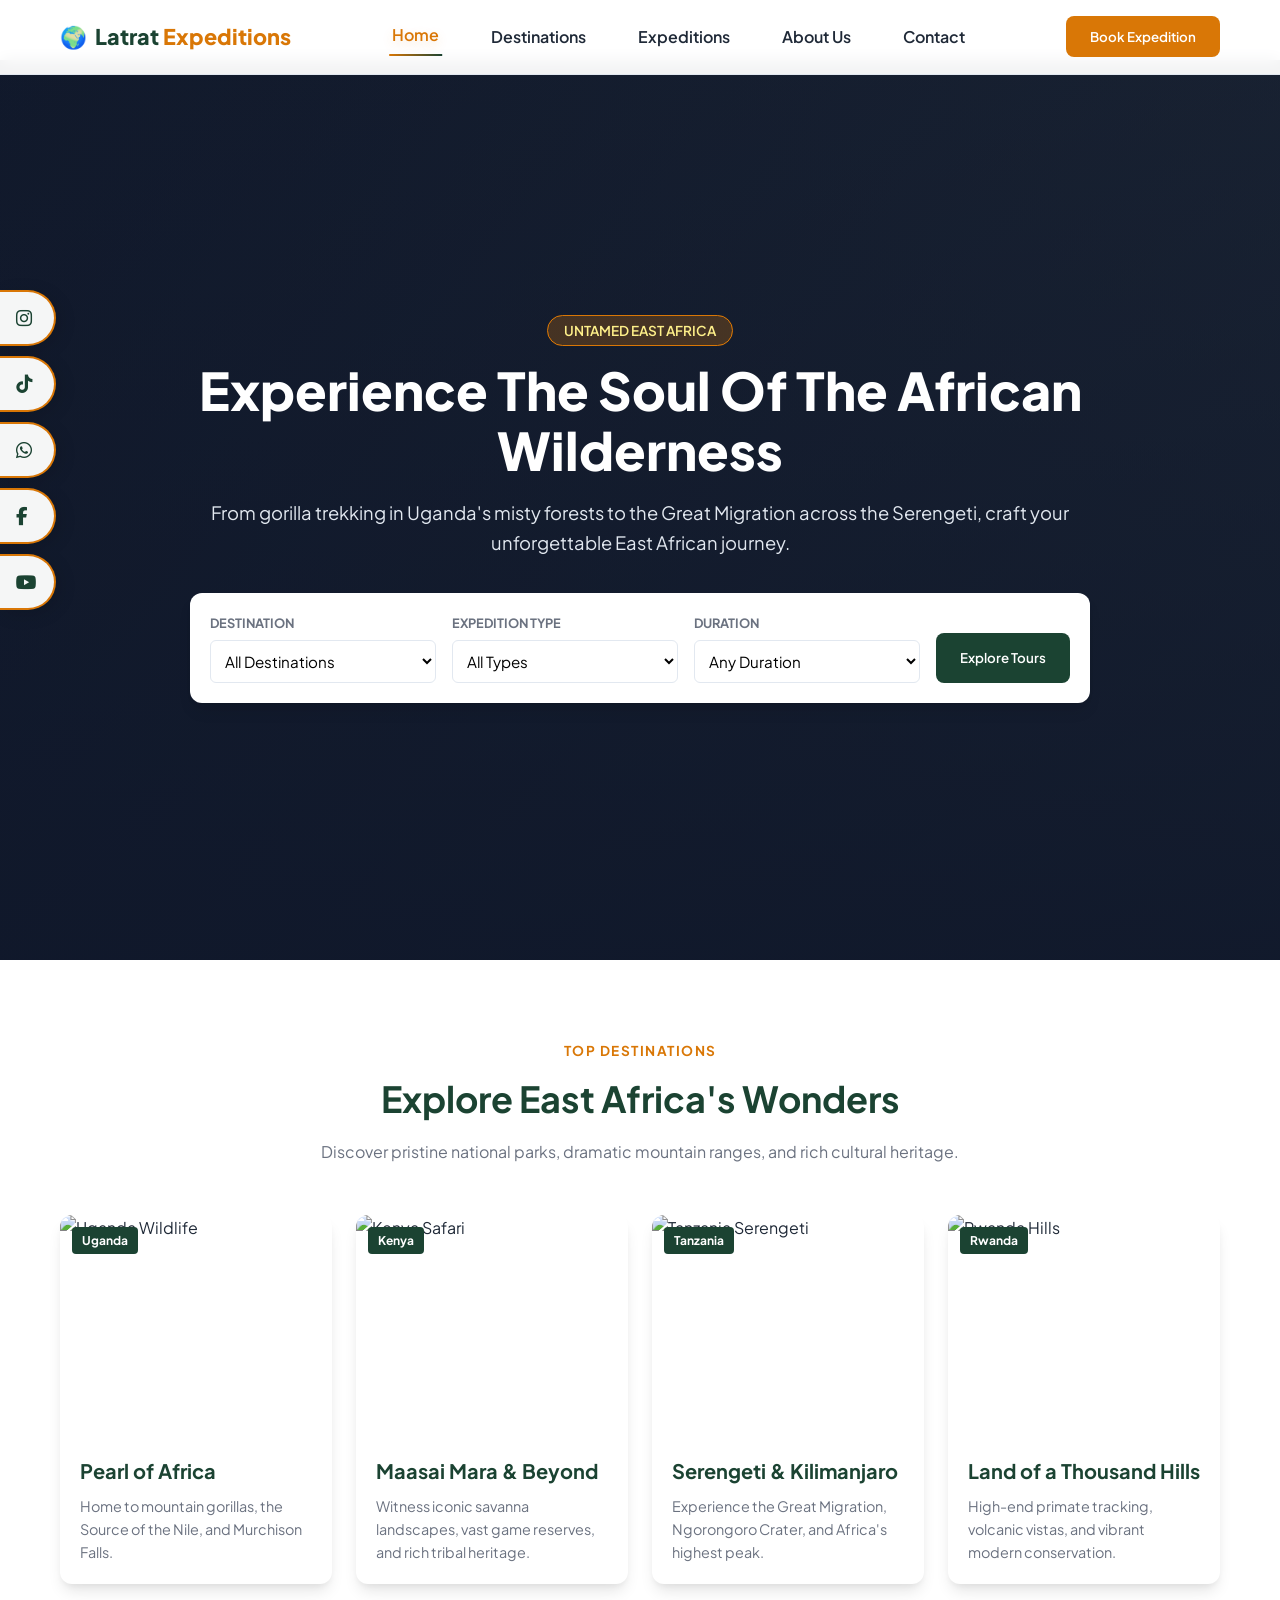
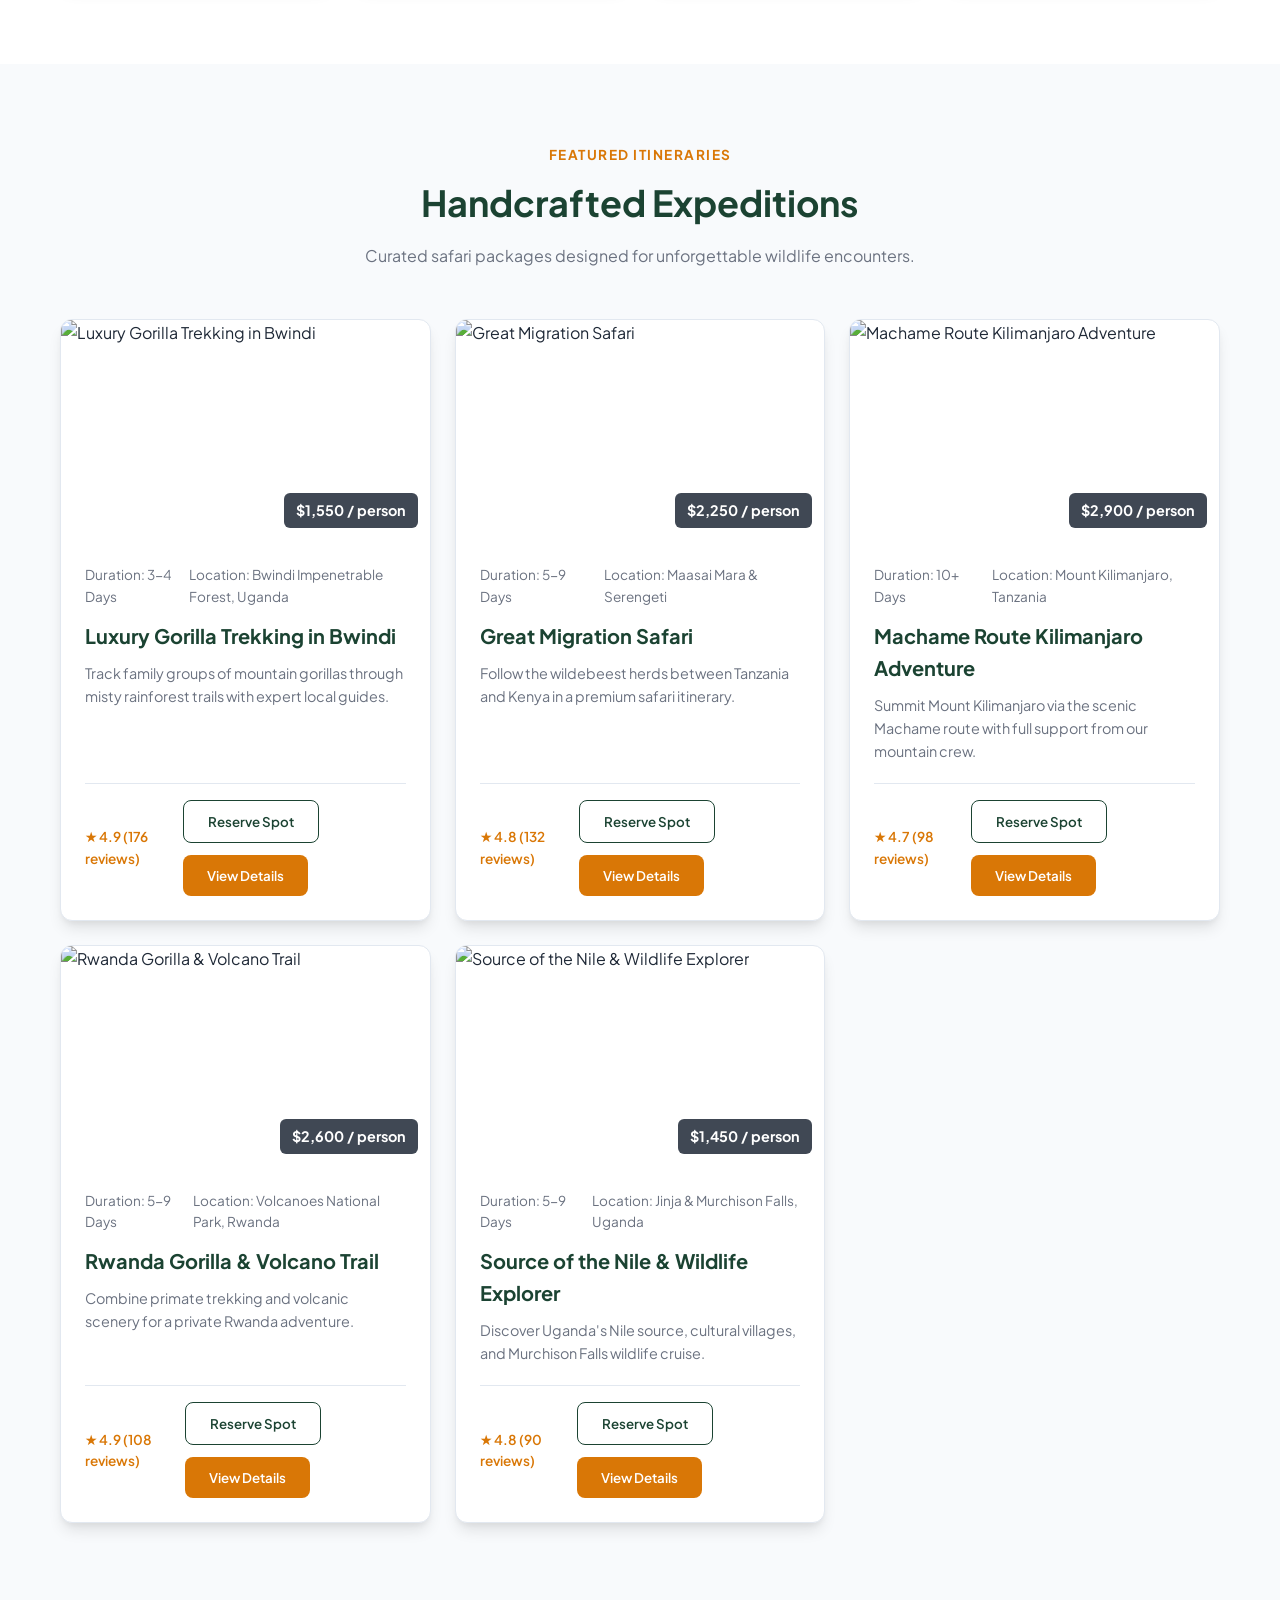
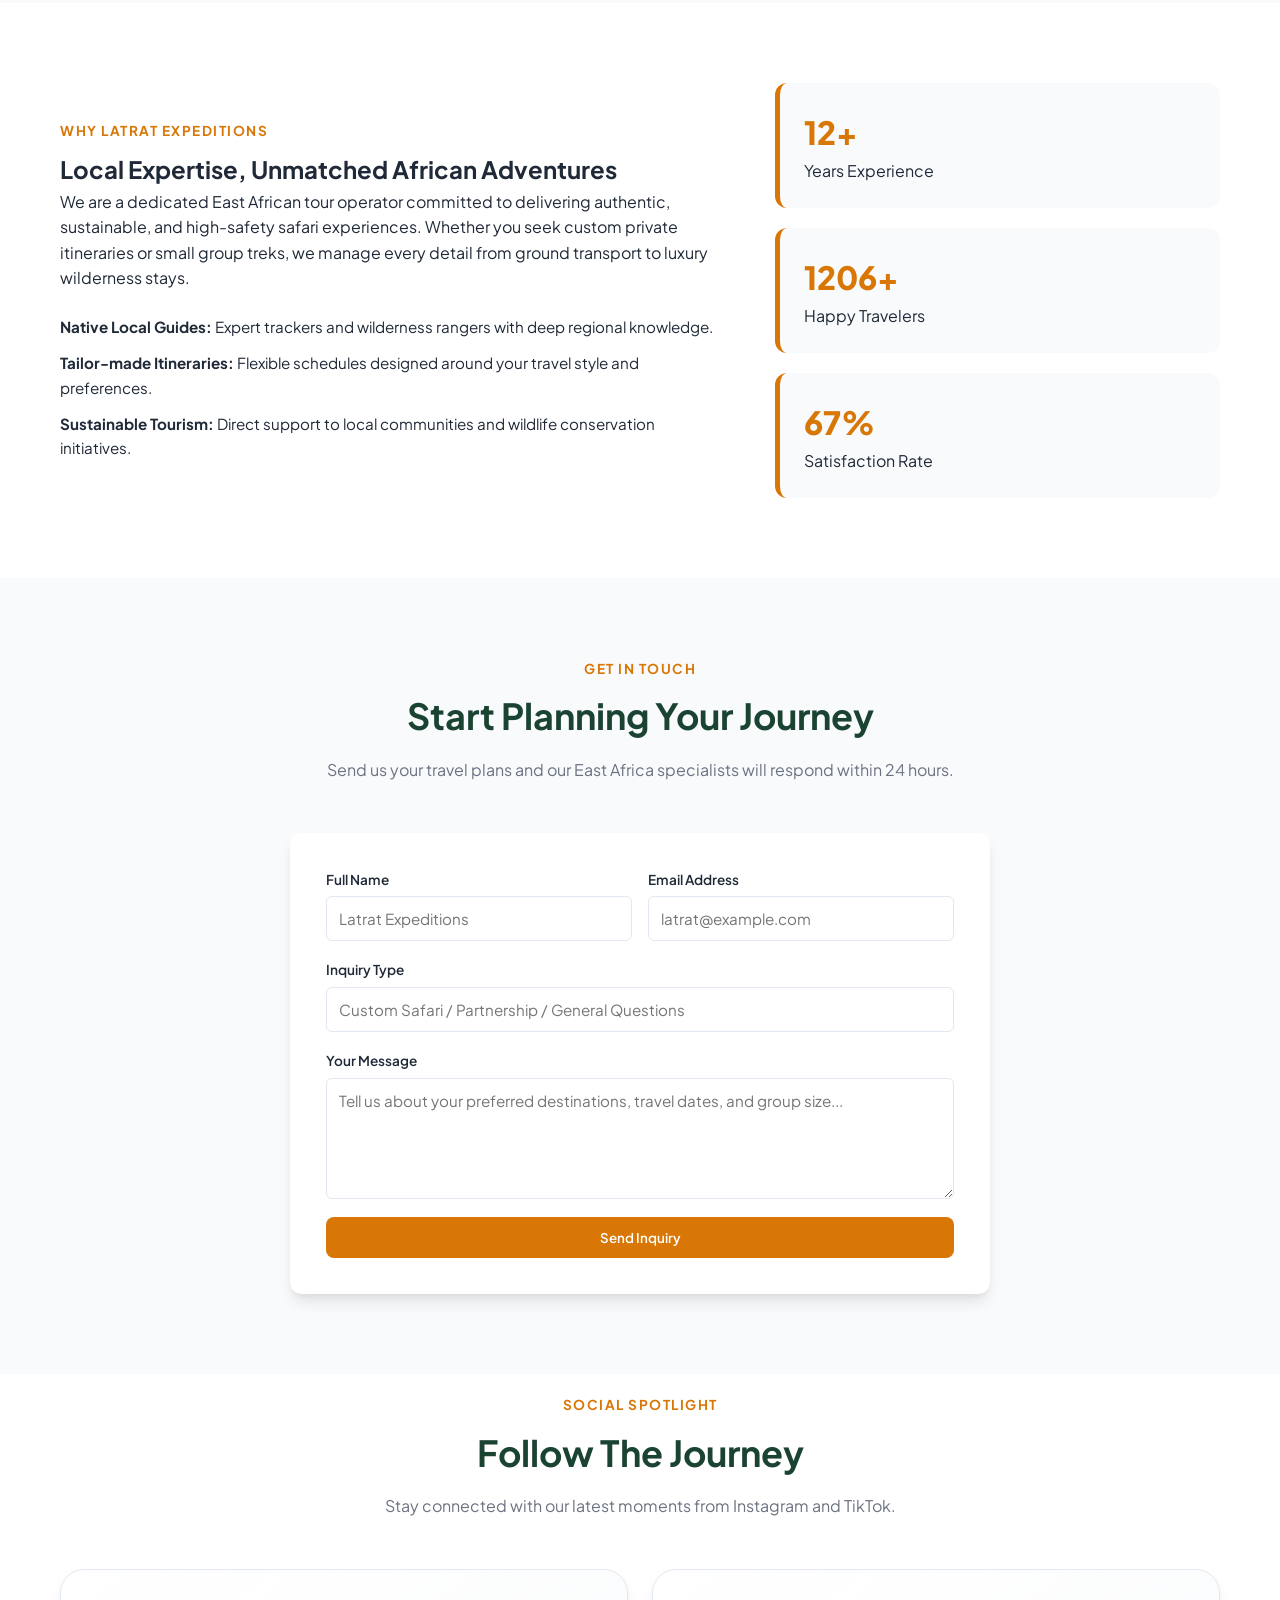
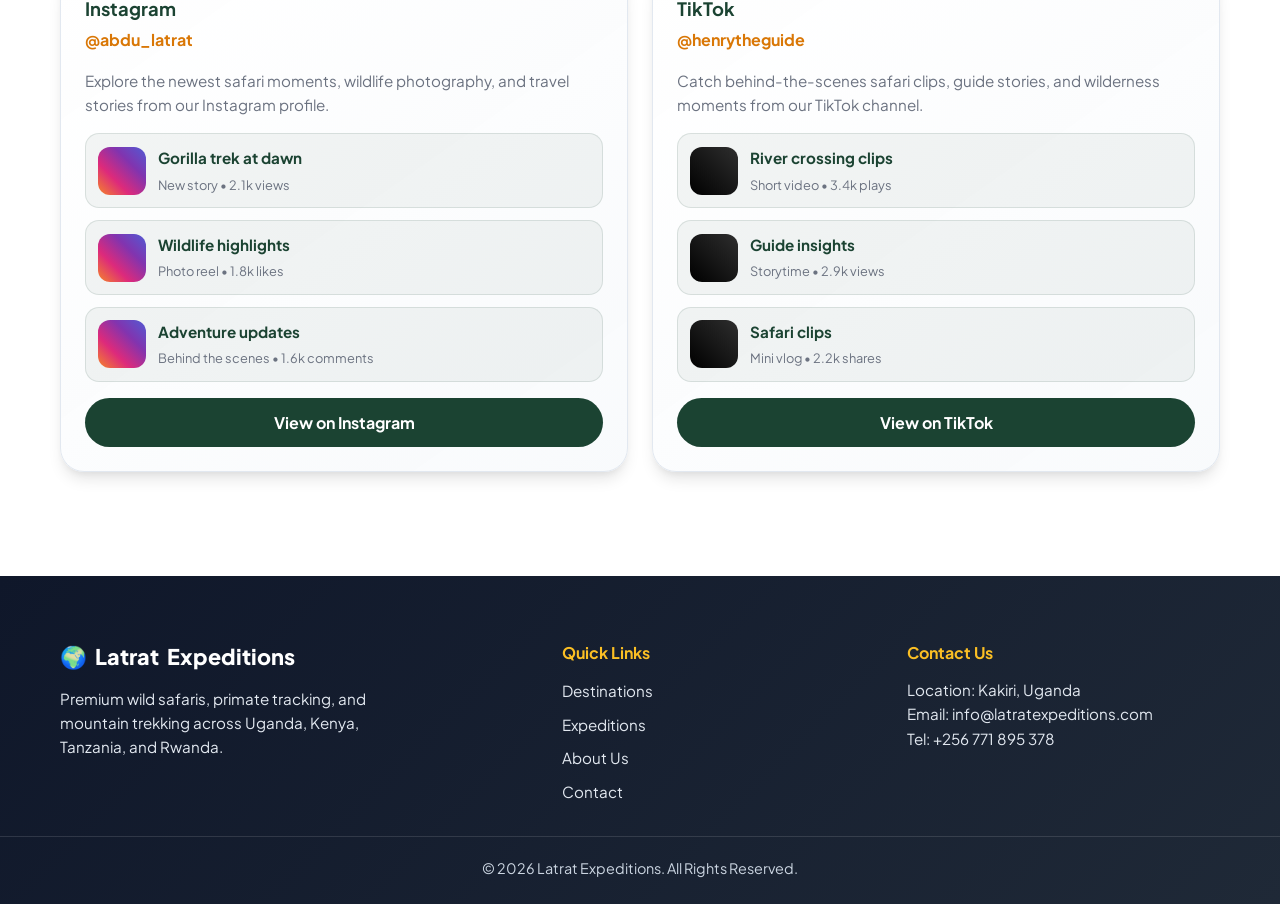
==== commit 45cc2e92: "new admin for tabs" ====
--- a/index.html
+++ b/index.html
@@ -179,120 +179,7 @@
     </div>
   </section>
 
-  <!-- Admin Dashboard -->
-  <section class="section admin-section hidden" id="adminSection">
-    <div class="container">
-      <div class="section-header">
-        <span class="sub-title">Admin Dashboard</span>
-        <h2>Manage Safari Packages</h2>
-        <p>Use the dashboard to add, edit, and feature packages as top destinations or most visited journeys.</p>
-      </div>
-      <div class="admin-summary-grid">
-        <div class="admin-card"><span>Total Packages</span><strong id="adminTotalPackages">0</strong></div>
-        <div class="admin-card"><span>Top Destinations</span><strong id="adminTopPackages">0</strong></div>
-        <div class="admin-card"><span>Most Visited</span><strong id="adminVisitedPackages">0</strong></div>
-      </div>
-      <div class="admin-panel">
-        <div class="admin-panel-left">
-          <div class="admin-card admin-form-card">
-            <h3 id="adminFormTitle">Add New Package</h3>
-            <form id="adminPackageForm">
-              <input type="hidden" id="adminPackageId">
-              <div class="form-group">
-                <label for="adminPackageTitle">Package Title</label>
-                <input type="text" id="adminPackageTitle" required>
-              </div>
-              <div class="form-group">
-                <label for="adminPackageLocation">Location</label>
-                <input type="text" id="adminPackageLocation" required>
-              </div>
-              <div class="form-row">
-                <div class="form-group">
-                  <label for="adminPackageCountry">Country</label>
-                  <select id="adminPackageCountry">
-                    <option value="uganda">Uganda</option>
-                    <option value="kenya">Kenya</option>
-                    <option value="tanzania">Tanzania</option>
-                    <option value="rwanda">Rwanda</option>
-                  </select>
-                </div>
-                <div class="form-group">
-                  <label for="adminPackageType">Type</label>
-                  <select id="adminPackageType">
-                    <option value="safari">Wildlife Safari</option>
-                    <option value="gorilla">Gorilla Trekking</option>
-                    <option value="mountain">Mountain Adventure</option>
-                    <option value="cultural">Cultural Tour</option>
-                    <option value="beach">Beach Escape</option>
-                  </select>
-                </div>
-              </div>
-              <div class="form-row">
-                <div class="form-group">
-                  <label for="adminPackageDuration">Duration</label>
-                  <select id="adminPackageDuration">
-                    <option value="short">1 - 4 Days</option>
-                    <option value="medium">5 - 9 Days</option>
-                    <option value="long">10+ Days</option>
-                  </select>
-                </div>
-                <div class="form-group">
-                  <label for="adminPackagePrice">Price</label>
-                  <input type="text" id="adminPackagePrice" placeholder="$1,999 / person" required>
-                </div>
-              </div>
-              <div class="form-group">
-                <label for="adminPackageRating">Rating</label>
-                <input type="text" id="adminPackageRating" placeholder="★ 4.9 (120 reviews)" required>
-              </div>
-              <div class="form-row">
-                <div class="form-group">
-                  <label for="adminPackageVisits">Visits</label>
-                  <input type="number" id="adminPackageVisits" min="0" value="0">
-                </div>
-                <div class="form-group admin-checkbox-group">
-                  <label><input type="checkbox" id="adminPackageTop"> Top Destination</label>
-                  <label><input type="checkbox" id="adminPackageVisited"> Most Visited</label>
-                </div>
-              </div>
-              <div class="form-group">
-                <label for="adminPackageImage">Image URL</label>
-                <input type="text" id="adminPackageImage" placeholder="https://...">
-              </div>
-              <div class="form-group">
-                <label for="adminPackageSummary">Short Summary</label>
-                <textarea id="adminPackageSummary" rows="3" required></textarea>
-              </div>
-              <div class="form-group">
-                <label for="adminPackageDetails">Detailed Remarks</label>
-                <textarea id="adminPackageDetails" rows="5" required></textarea>
-              </div>
-              <button type="submit" class="btn btn-primary btn-block">Save Package</button>
-              <button type="button" id="adminCancelEdit" class="btn btn-outline btn-block hidden">Cancel Edit</button>
-            </form>
-          </div>
-        </div>
-        <div class="admin-panel-right">
-          <div class="admin-card admin-list-card">
-            <h3>Manage Packages</h3>
-            <div id="adminPackageList" class="admin-package-list"></div>
-          </div>
-          <div class="admin-card admin-feature-card">
-            <h3>Featured Lists</h3>
-            <div class="admin-feature-section">
-              <h4>Top Destinations</h4>
-              <div id="adminTopDestList" class="admin-feature-list"></div>
-            </div>
-            <div class="admin-feature-section">
-              <h4>Most Visited Packages</h4>
-              <div id="adminVisitedList" class="admin-feature-list"></div>
-            </div>
-          </div>
-        </div>
-      </div>
-      <button id="adminLogoutBtn" class="btn btn-outline" type="button">Logout of Admin</button>
-    </div>
-  </section>
+  
 
   <!-- Package Detail Modal -->
   <div class="modal-overlay" id="packageDetailModal">
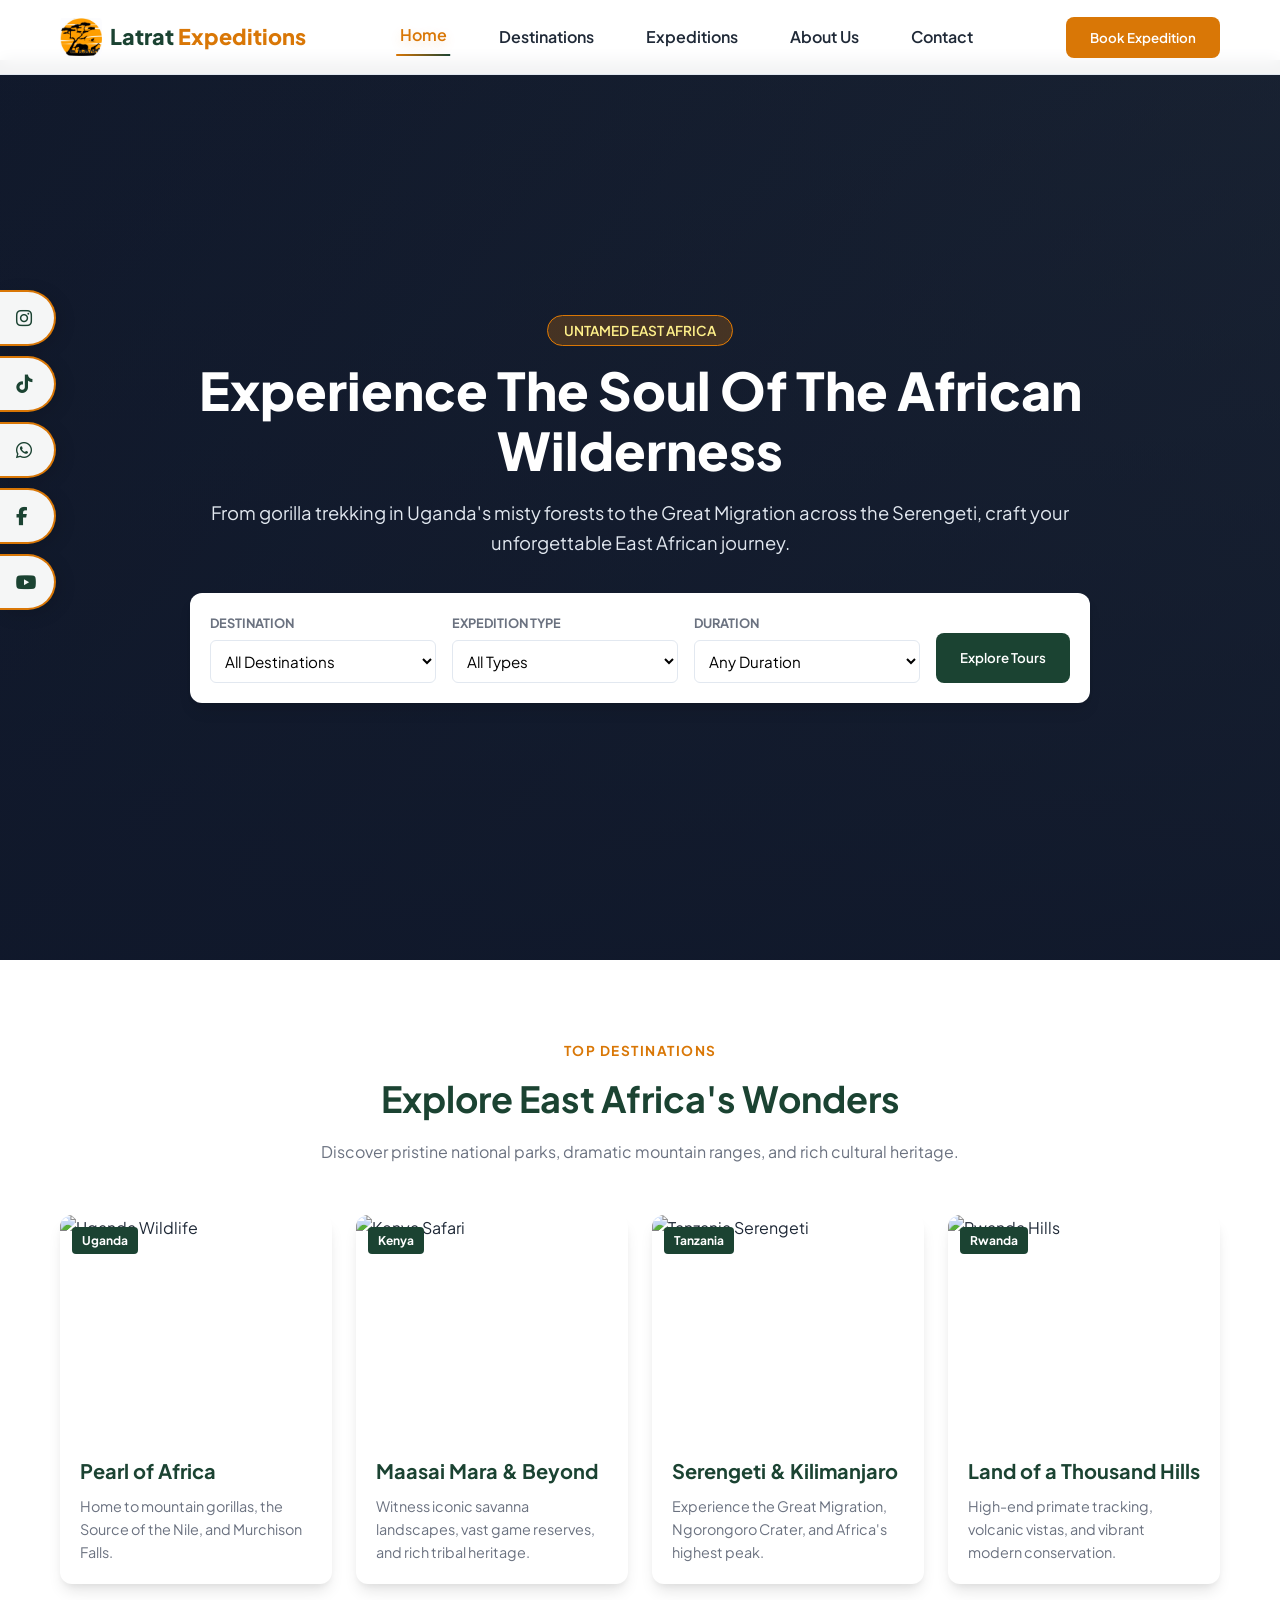
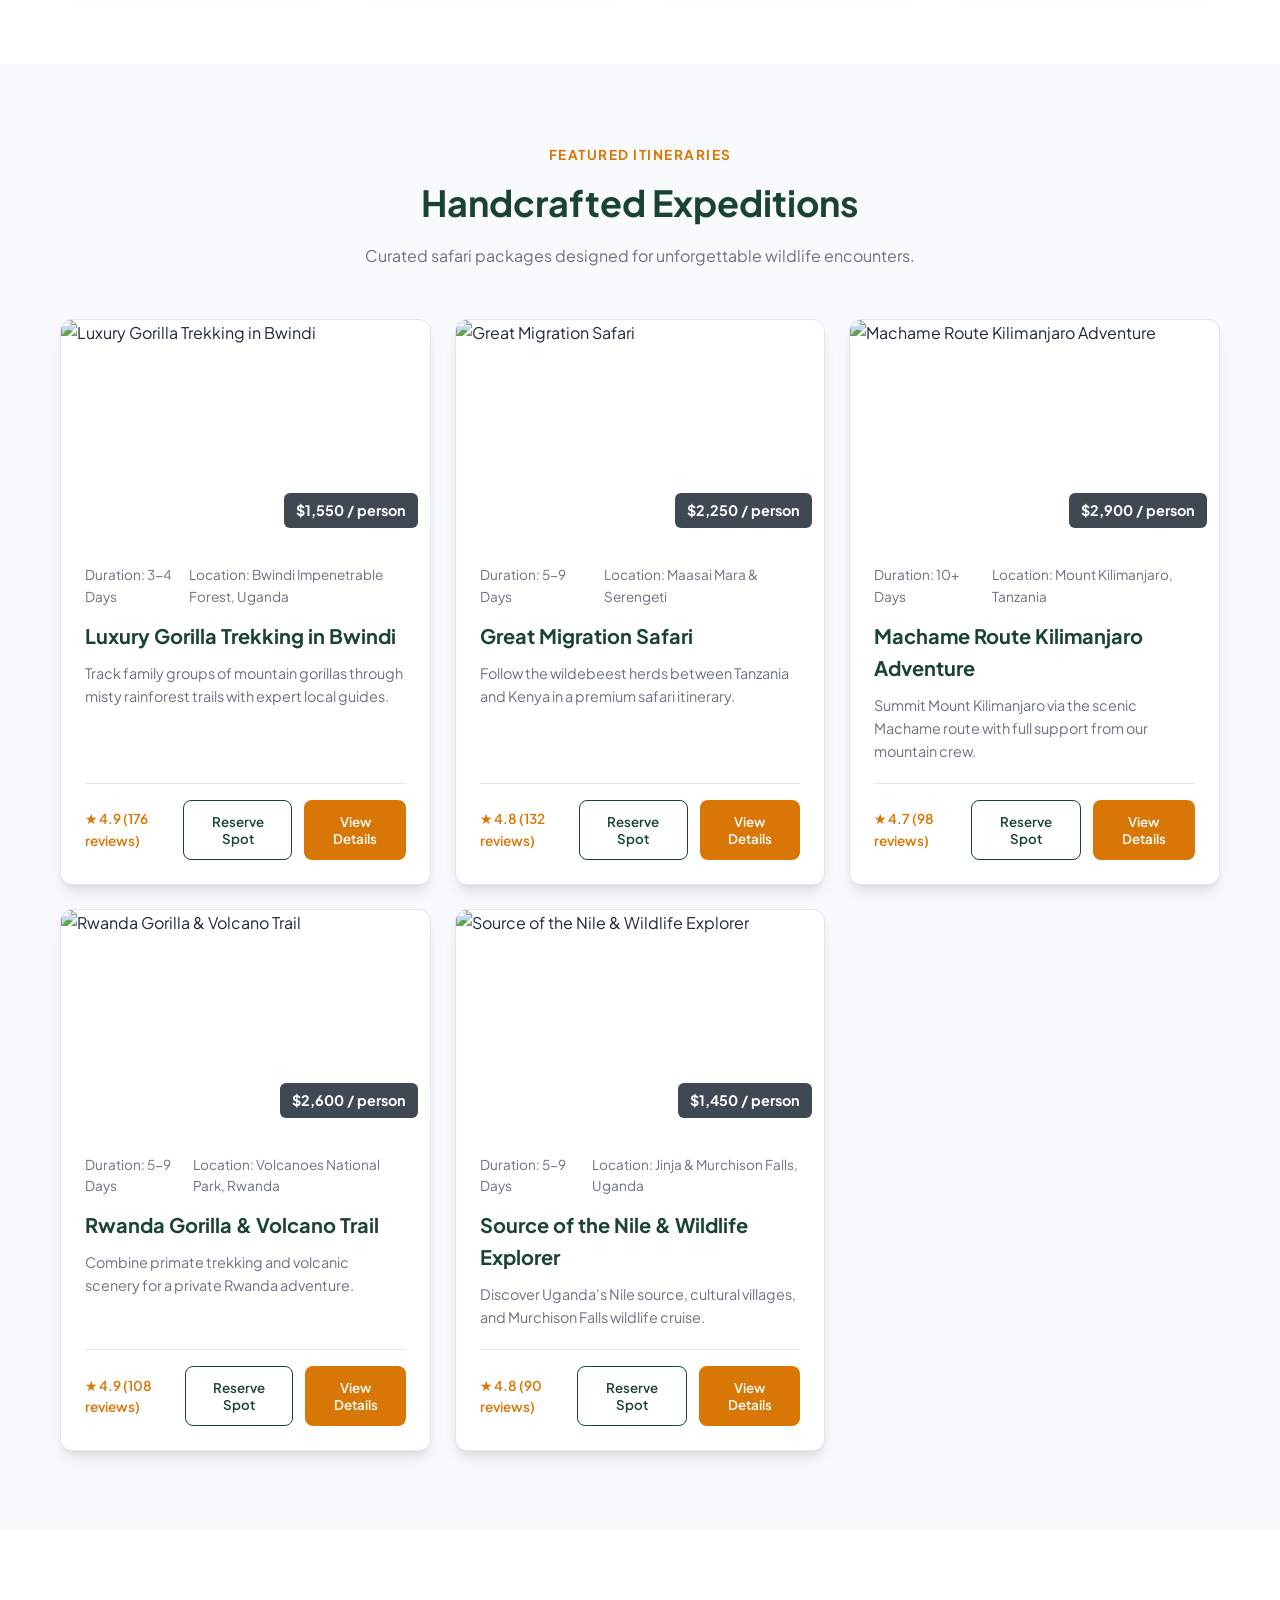
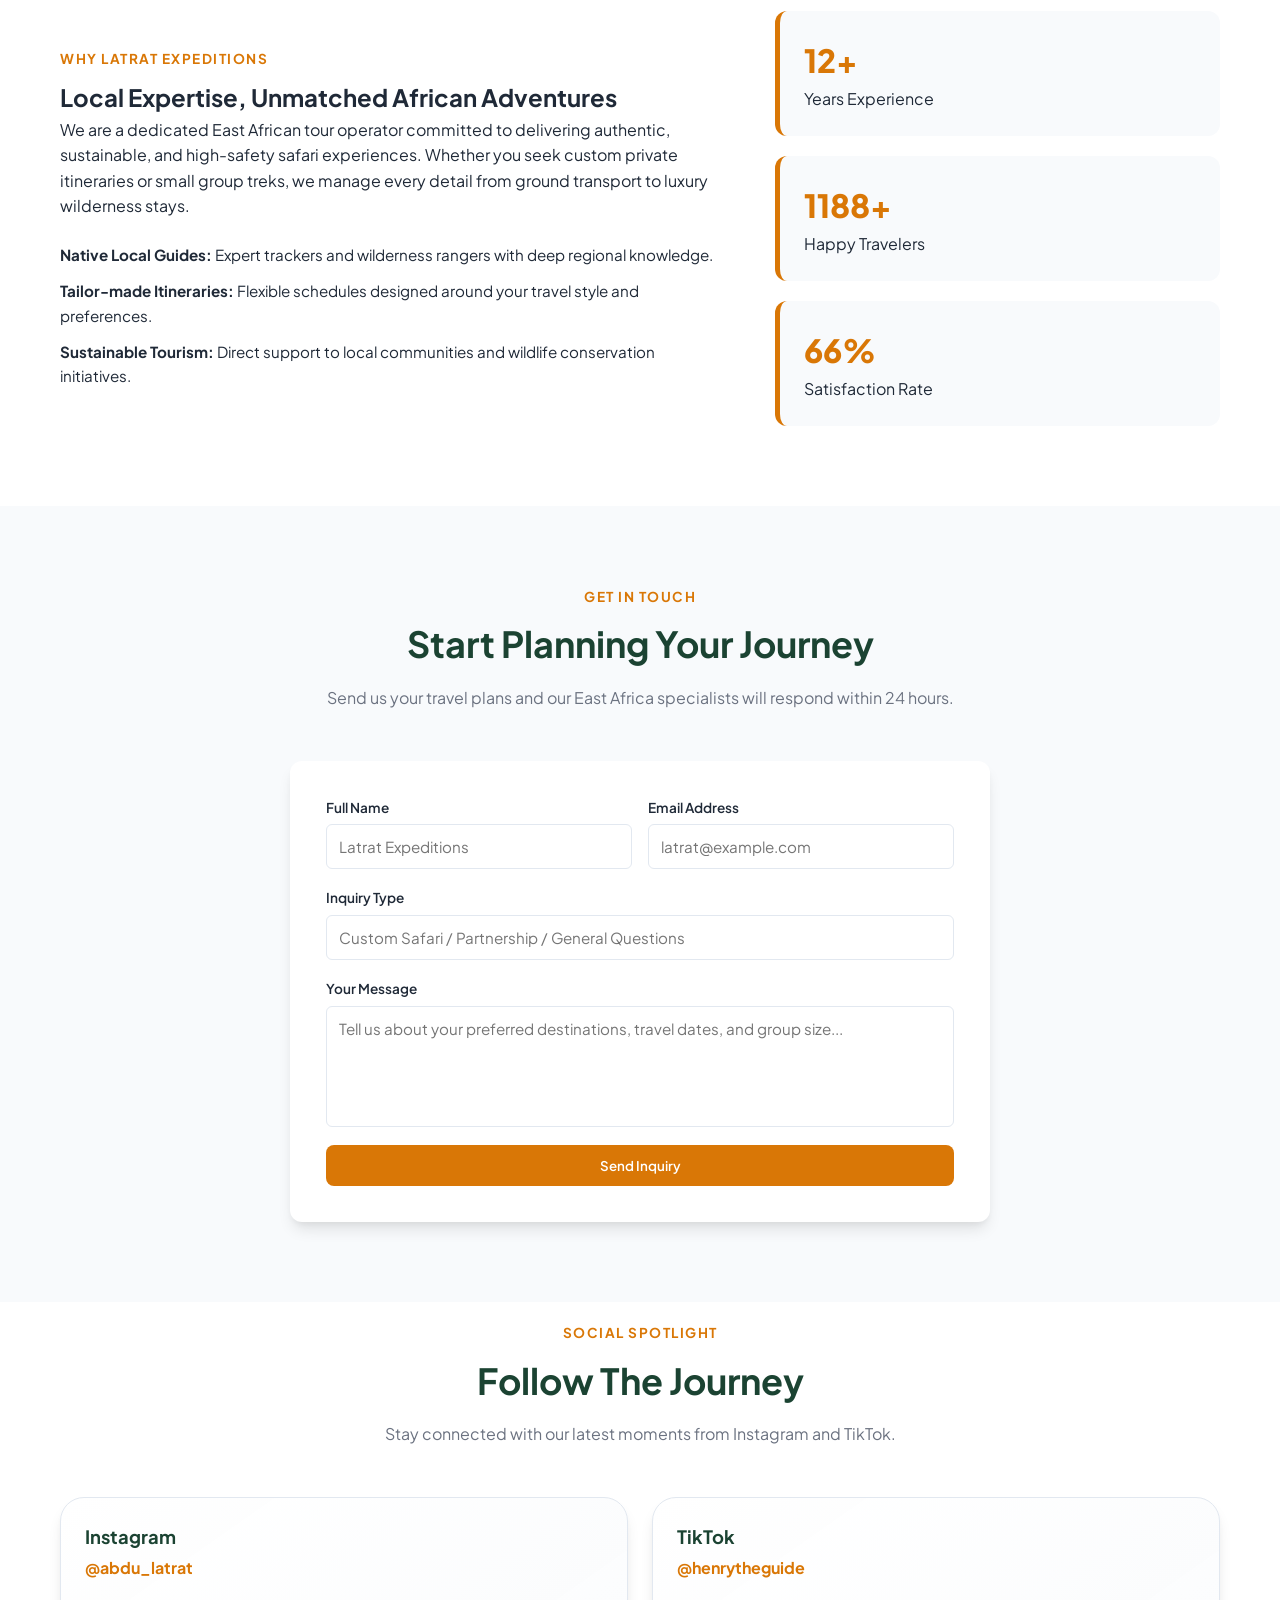
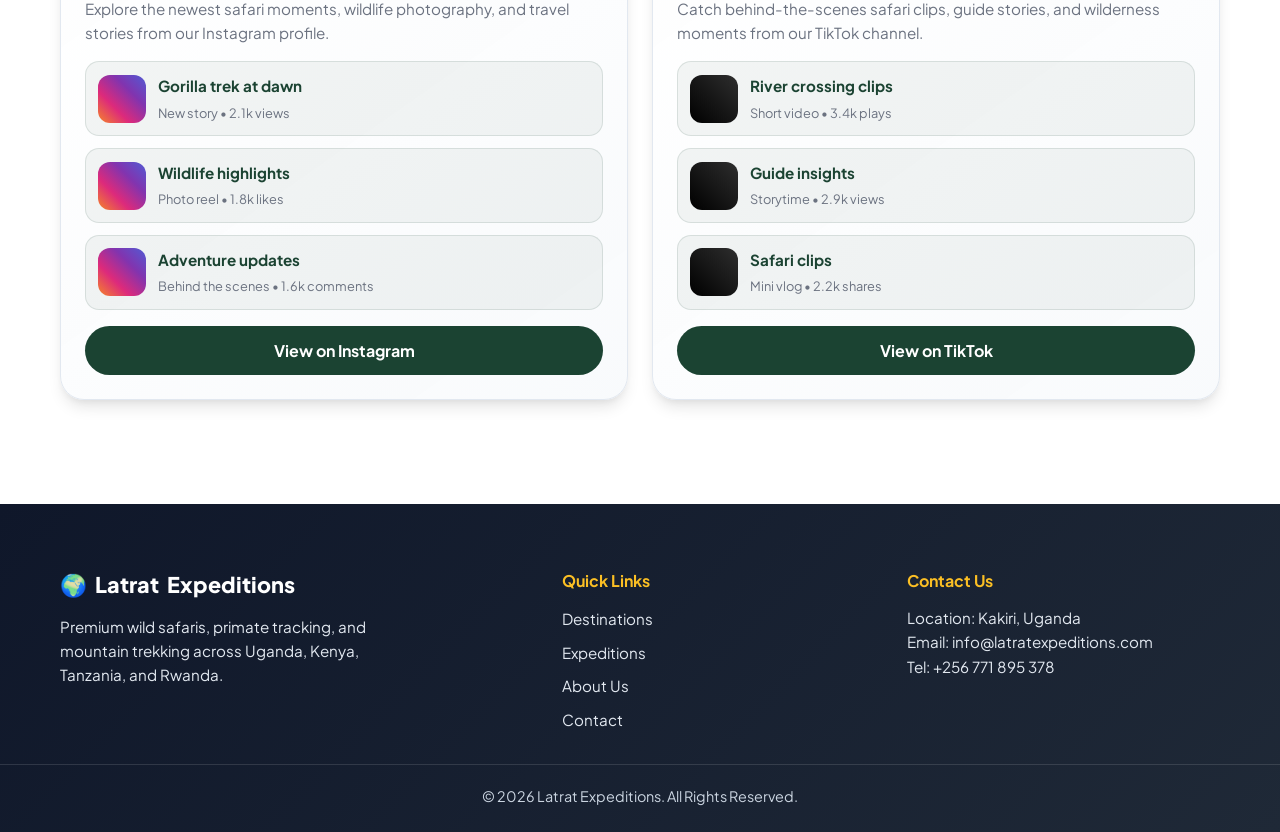
==== commit c824720c: "icon" ====
--- a/index.html
+++ b/index.html
@@ -5,6 +5,7 @@
   <meta name="viewport" content="width=device-width, initial-scale=1.0">
   <title>Latrat Expeditions | East Africa Safaris & Wilderness Tours</title>
   <link rel="stylesheet" href="styles.css">
+  <link rel="icon" href="icon.jpg">
   <link rel="preconnect" href="https://fonts.googleapis.com">
   <link rel="preconnect" href="https://fonts.gstatic.com" crossorigin>
   <link href="https://fonts.googleapis.com/css2?family=Plus+Jakarta+Sans:wght@400;500;600;700;800&display=swap" rel="stylesheet">
@@ -16,9 +17,9 @@
   <header class="navbar">
     <div class="nav-container">
       <a href="#" id="brandLogo" class="brand-logo">
-        <span class="logo-icon">🌍</span>
-        <span class="logo-text">Latrat <span>Expeditions</span></span>
-      </a>
+          <img src="icon.jpg" alt="Latrat Expeditions" class="brand-image" />
+          <span class="logo-text">Latrat <span>Expeditions</span></span>
+        </a>
       <nav class="nav-links" id="navLinks">
         <a href="#home" class="active">Home</a>
         <a href="#destinations">Destinations</a>
--- a/styles.css
+++ b/styles.css
@@ -473,7 +473,7 @@
 .tour-buttons {
   display: flex;
   gap: 12px;
-  flex-wrap: wrap;
+  flex-wrap: nowrap;
 }
 
 .rating {
@@ -661,6 +661,12 @@
   color: var(--muted);
   font-size: 0.95rem;
 }
+
+/* Prevent users resizing textareas */
+textarea { resize: none; }
+
+/* Brand image styling */
+.brand-image { width: 42px; height: 42px; object-fit: contain; border-radius: 6px; }
 
 @media (max-width: 992px) {
   .admin-panel {
